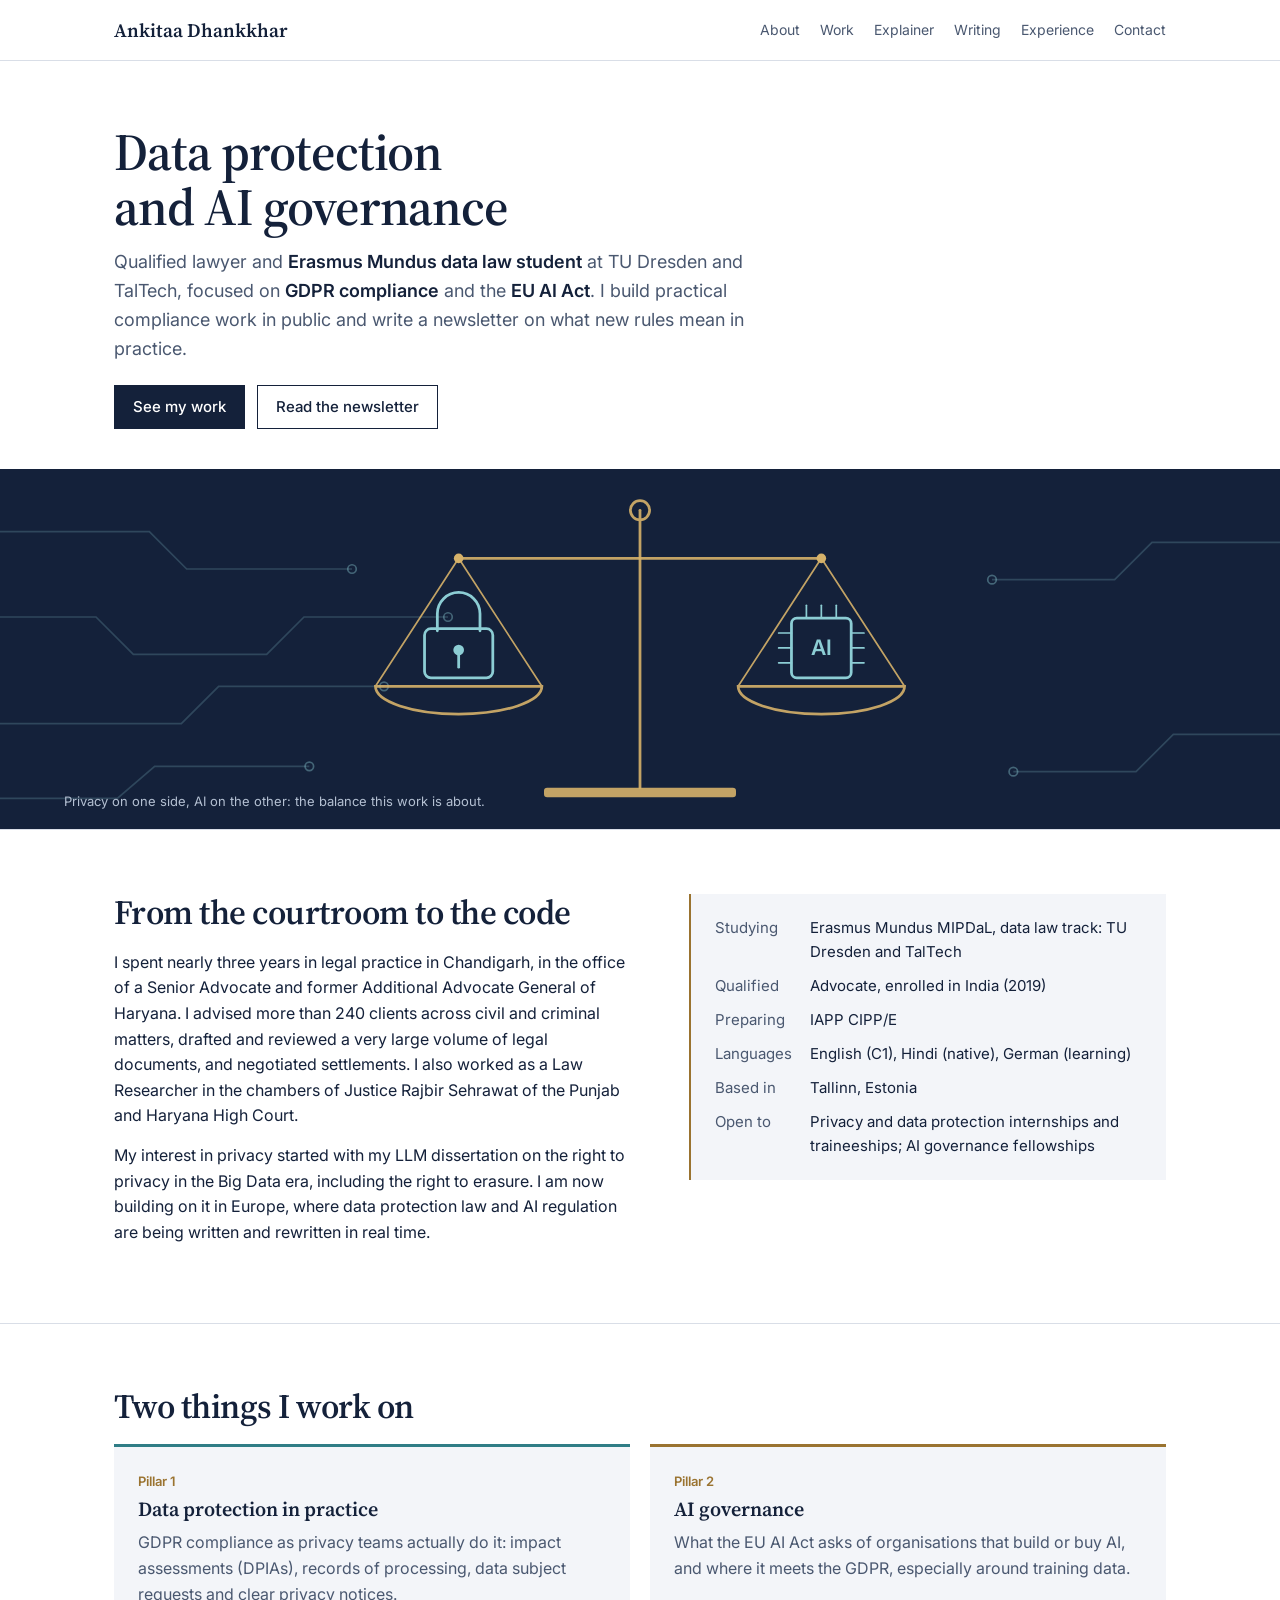
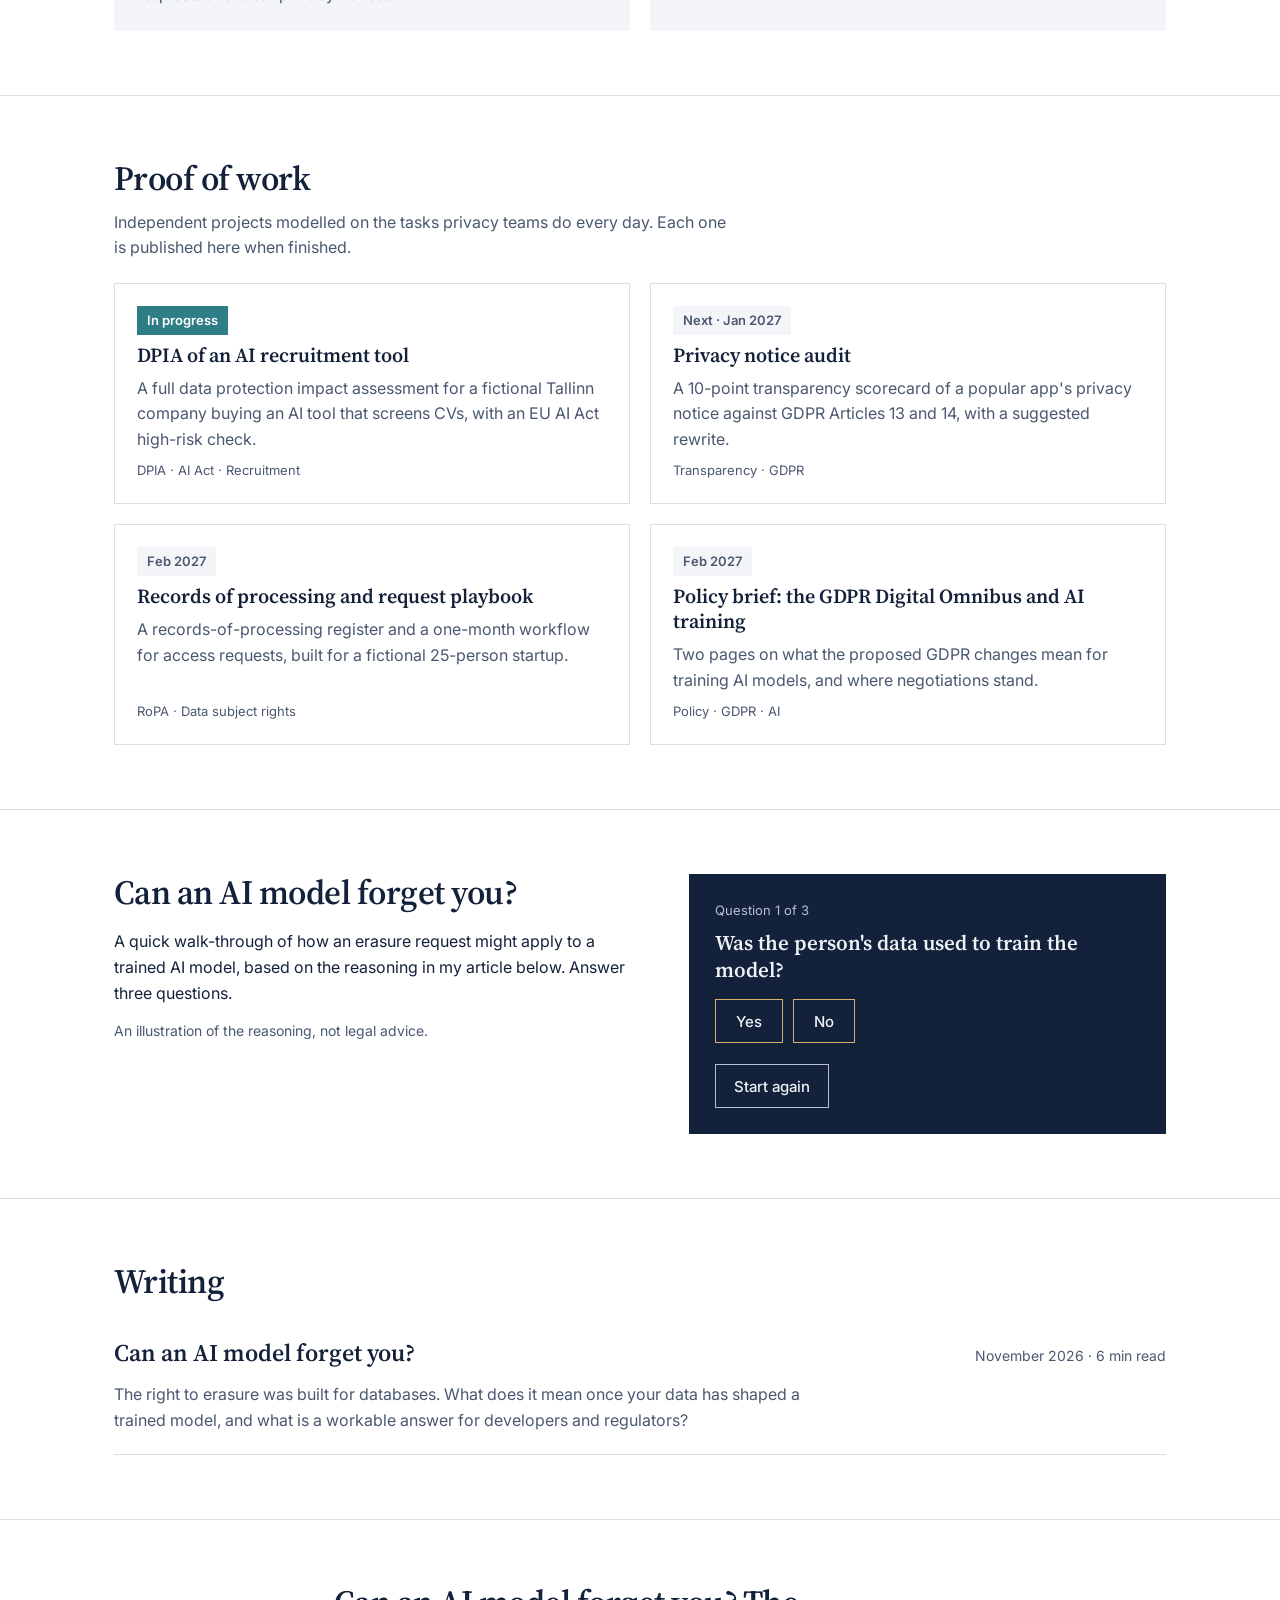
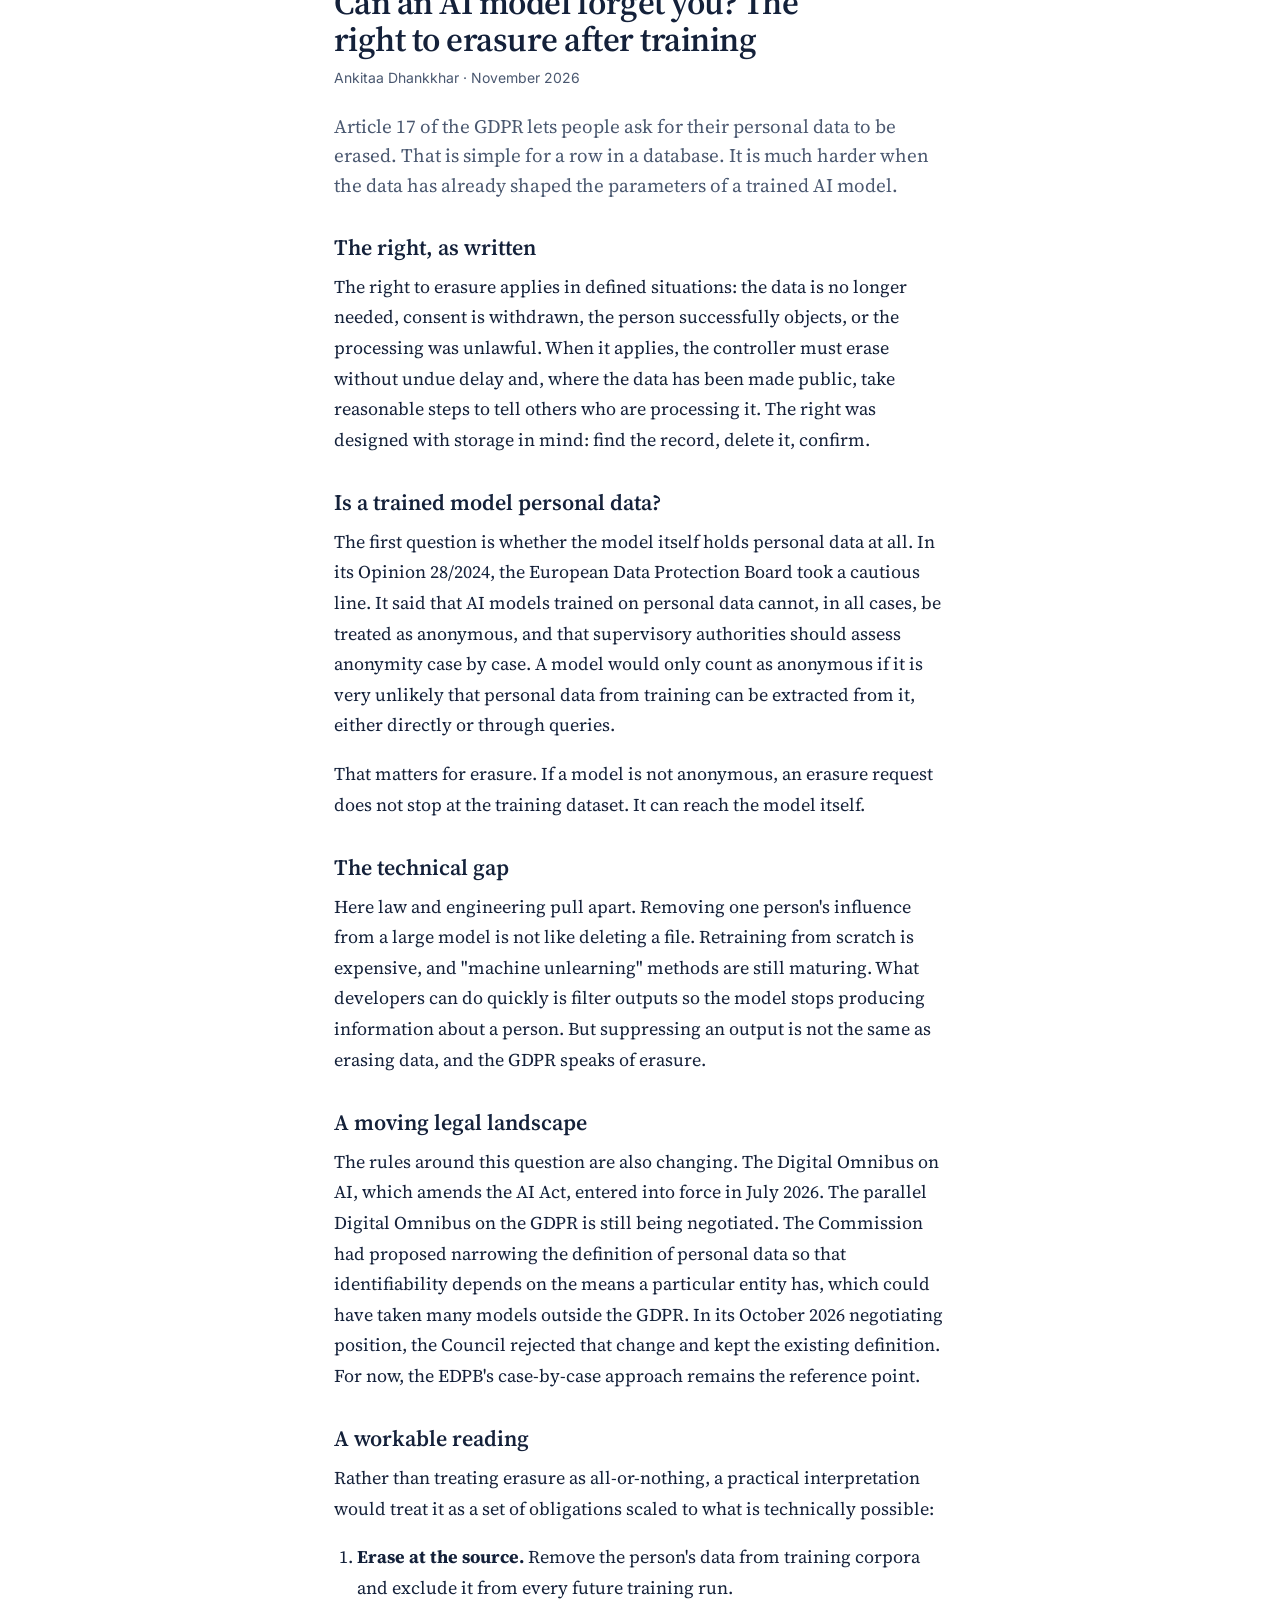
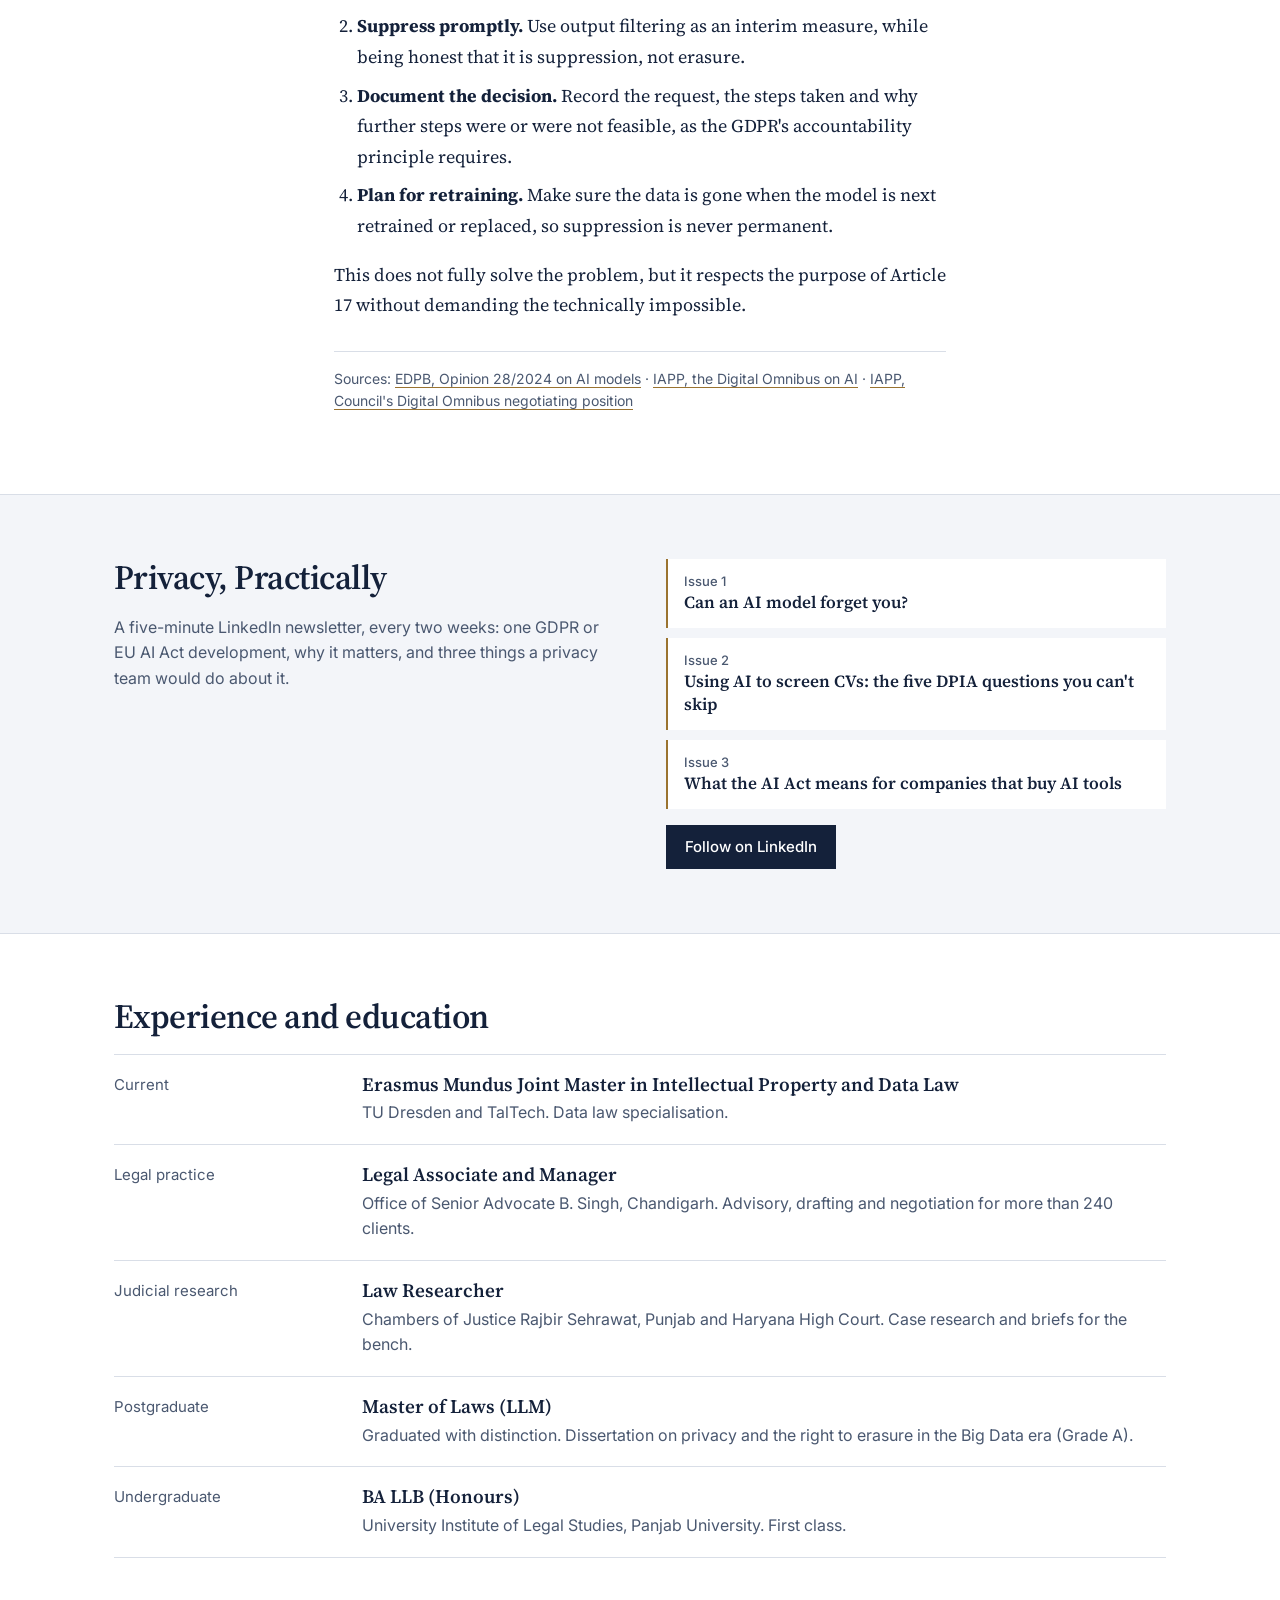
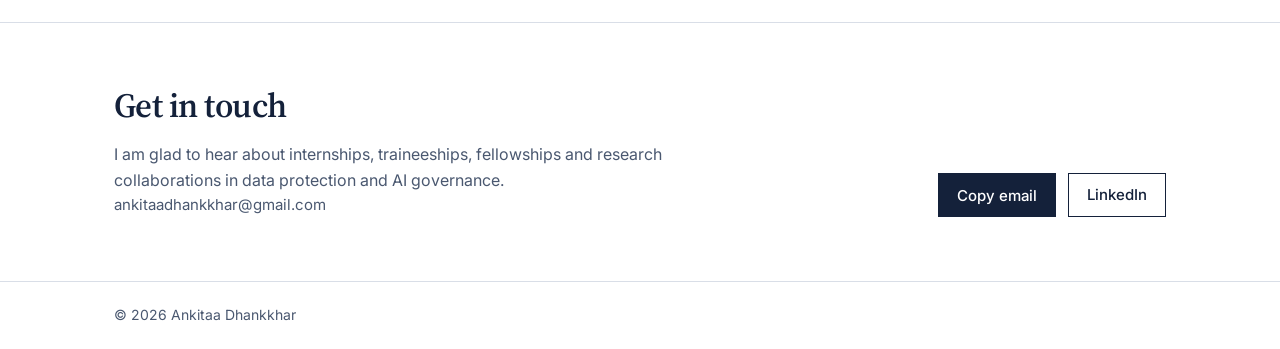
==== index.html @ 8b18429f "Add personal website" ====
<!DOCTYPE html>
<html lang="en">
<head>
<meta charset="utf-8">
<meta name="viewport" content="width=device-width, initial-scale=1">
<title>Ankitaa Dhankkhar</title>
<link rel="preconnect" href="https://fonts.googleapis.com">
<link rel="preconnect" href="https://fonts.gstatic.com" crossorigin>
<link href="https://fonts.googleapis.com/css2?family=Source+Serif+4:opsz,wght@8..60,400;8..60,600;8..60,700&family=Inter:wght@400;500;600&display=swap" rel="stylesheet">
<style>
/* VOICE  quiet, formal, a young lawyer's own journal
   IDEA   a law-review issue: masthead, contents, one lead article, author note
   PICTURE the scales of justice weighing a padlock (privacy) against an AI chip, over circuit traces
   COLOUR white / deep navy ink, slate support, a thin brass accent; night = navy ground, ivory ink
   TYPE   Source Serif 4 for headings and article body, Inter for UI
   LAYOUT masthead + nav; title across the top with the picture beneath; sections as ruled bands; phone stacks */
:root{color-scheme:light dark;--bg:light-dark(#ffffff,#0f1b2d);--ink:light-dark(#14213a,#eef1f5);--soft:light-dark(#4a5870,#b4c0d2);--rule:light-dark(#d9dee7,#2a3a55);--panel:light-dark(#f3f5f9,#15243b);--brass:light-dark(#9a7330,#d6b26a);--teal:light-dark(#2f7d86,#8ccdd4);--hero:light-dark(#14213a,#0b1524)}
:root[data-theme=light]{color-scheme:light}
:root[data-theme=dark]{color-scheme:dark}
*{box-sizing:border-box;min-width:0}
html{scroll-padding-top:72px;scroll-behavior:smooth}
@media (prefers-reduced-motion:reduce){html{scroll-behavior:auto}}
body{margin:0;background:var(--bg);color:var(--ink);font:16px/1.6 Inter,system-ui,sans-serif;overflow-x:clip}
a{color:inherit;text-decoration-color:var(--brass);text-underline-offset:3px}
a:hover{color:var(--brass)}
a:focus-visible,button:focus-visible{outline:2px solid var(--brass);outline-offset:3px;border-radius:2px}
.wrap{max-width:1180px;margin:0 auto;padding-inline:max(5vw,16px)}
.band{padding-block:clamp(36px,5vw,72px);border-top:1px solid var(--rule)}
header.top{position:sticky;top:0;z-index:5;background:var(--bg);border-bottom:1px solid var(--rule)}
.mast{display:flex;flex-wrap:wrap;align-items:center;justify-content:space-between;gap:8px 24px;min-height:60px}
.mast .name{font:600 19px/1.2 "Source Serif 4",Georgia,serif;text-decoration:none}
nav{display:flex;flex-wrap:wrap;gap:4px 20px;font-size:14px}
nav a{text-decoration:none;padding:10px 0;color:var(--soft)}
nav a:hover{color:var(--ink)}
.lead{padding-top:clamp(32px,5vw,64px)}
h1{font:600 clamp(34px,5vw,52px)/1.05 "Source Serif 4",Georgia,serif;letter-spacing:-.02em;margin:0 0 14px;max-width:18ch;text-wrap:balance}
.intro{font-size:18px;color:var(--soft);max-width:62ch;margin:0}
.intro strong{color:var(--ink);font-weight:600}
.hero{margin-top:clamp(24px,4vw,40px);background:var(--hero);color:#eef1f5;position:relative;min-height:300px}
.hero svg{display:block;width:100%;height:clamp(240px,30vw,360px)}
.hero .cap{position:absolute;left:max(5vw,16px);bottom:18px;font-size:13px;color:#b4c0d2}
h2{font:600 clamp(26px,3.2vw,34px)/1.1 "Source Serif 4",Georgia,serif;letter-spacing:-.015em;margin:0 0 18px;text-wrap:balance}
h3{font:600 20px/1.25 "Source Serif 4",Georgia,serif;margin:0 0 8px}
.cols{display:grid;grid-template-columns:repeat(3,minmax(0,1fr));gap:28px}
.cols p{margin:0;color:var(--soft)}
.focus .k{font-size:13px;font-weight:600;color:var(--brass);margin-bottom:6px}
.two{display:grid;grid-template-columns:minmax(0,1.1fr) minmax(0,1fr);gap:clamp(24px,4vw,56px);align-items:start}
.two p{margin:0 0 14px}
.facts{background:var(--panel);padding:22px 24px;border-left:2px solid var(--brass)}
.facts dl{margin:0;display:grid;grid-template-columns:auto minmax(0,1fr);gap:10px 18px;font-size:15px}
.facts dt{color:var(--soft);white-space:nowrap}
.facts dd{margin:0}
.toc{display:grid;grid-template-columns:minmax(0,1fr) auto;gap:6px 24px;align-items:baseline;padding:20px 0;border-bottom:1px solid var(--rule);text-decoration:none}
.toc h3{font-size:24px}
.toc p{grid-column:1/-1;margin:0;color:var(--soft);max-width:70ch}
.toc .meta{font-size:14px;color:var(--soft);white-space:nowrap}
article{max-width:68ch;margin:0 auto;font:18px/1.7 "Source Serif 4",Georgia,serif}
article h2{margin-top:0}
article h3{font-size:22px;margin:34px 0 10px}
article p{margin:0 0 18px}
article .dek{font:19px/1.55 "Source Serif 4",Georgia,serif;color:var(--soft);margin-bottom:26px}
article .by{font:14px/1.4 Inter,system-ui,sans-serif;color:var(--soft);margin:-8px 0 24px}
article ol{padding-left:1.3em}
article li{margin-bottom:8px}
article .src{font:14px/1.6 Inter,system-ui,sans-serif;color:var(--soft);border-top:1px solid var(--rule);padding-top:16px;margin-top:30px}
article .src a{overflow-wrap:anywhere}
.rows{display:grid;gap:0}
.row{display:grid;grid-template-columns:minmax(150px,220px) minmax(0,1fr);gap:8px 28px;padding:18px 0;border-bottom:1px solid var(--rule)}
.row:first-child{border-top:1px solid var(--rule)}
.row .when{color:var(--soft);font-size:15px}
.row h3{font-size:19px;margin:0 0 4px}
.row p{margin:0;color:var(--soft)}
.contact{display:grid;grid-template-columns:minmax(0,1fr) auto;gap:24px;align-items:end}
.contact p{margin:0;color:var(--soft);max-width:56ch}
.btns{display:flex;flex-wrap:wrap;gap:12px}
.btn{display:inline-flex;align-items:center;min-height:44px;padding:0 18px;border:1px solid var(--ink);font-weight:500;font-size:15px;text-decoration:none;background:transparent;color:var(--ink);cursor:pointer;font-family:inherit}
.btn.solid{background:var(--ink);color:var(--bg)}
.btn.solid:hover{background:var(--brass);border-color:var(--brass);color:#fff}
.addr{font-size:15px;color:var(--soft);margin-top:10px}
.cta{display:flex;flex-wrap:wrap;gap:12px;margin-top:22px}
.sub{color:var(--soft);margin:-6px 0 22px;max-width:62ch}
.pillars{display:grid;grid-template-columns:repeat(2,minmax(0,1fr));gap:20px}
.pillar{padding:24px;background:var(--panel);border-top:3px solid var(--teal)}
.pillar:nth-child(2){border-top-color:var(--brass)}
.pillar p{margin:0;color:var(--soft)}
.k{font-size:13px;font-weight:600;color:var(--brass);margin-bottom:6px}
.projects{display:grid;grid-template-columns:repeat(2,minmax(0,1fr));gap:20px}
.proj{border:1px solid var(--rule);padding:22px;display:flex;flex-direction:column;gap:8px;transition:border-color .2s,transform .2s}
.proj:hover{border-color:var(--brass);transform:translateY(-2px)}
.proj h3{margin:0}
.proj p{margin:0;color:var(--soft);flex:1}
.st{align-self:flex-start;font-size:13px;font-weight:600;padding:4px 10px;background:var(--panel);color:var(--soft)}
.st.now{background:var(--teal);color:#fff}
.tags{font-size:13px;color:var(--soft)}
.note{font-size:14px;color:var(--soft)}
.quiz{background:var(--hero);color:#eef1f5;padding:26px;min-height:260px;display:flex;flex-direction:column;justify-content:space-between;gap:18px}
.quiz .q{font:600 21px/1.3 "Source Serif 4",Georgia,serif;margin:0 0 16px}
.quiz .step{font-size:13px;color:#b4c0d2;margin-bottom:8px}
.quiz .opts{display:flex;flex-wrap:wrap;gap:10px}
.quiz .opt{min-height:44px;padding:0 20px;border:1px solid #d6b26a;background:transparent;color:#eef1f5;font:500 15px Inter,system-ui,sans-serif;cursor:pointer}
.quiz .opt:hover{background:#d6b26a;color:#0f1b2d}
.quiz .res h3{color:#d6b26a;font-size:21px}
.quiz .res p{margin:0;color:#dfe5ee}
.quiz .qnav .btn{border-color:#b4c0d2;color:#eef1f5}
.news{background:var(--panel)}
.newsgrid{display:grid;grid-template-columns:minmax(0,1fr) minmax(0,1fr);gap:clamp(24px,4vw,56px);align-items:start}
.newsgrid p{color:var(--soft);margin:0}
.issues{display:grid;gap:10px}
.iss{background:var(--bg);padding:14px 16px;border-left:2px solid var(--brass);font:600 17px/1.35 "Source Serif 4",Georgia,serif}
.iss span{display:block;font:500 13px Inter,system-ui,sans-serif;color:var(--soft);margin-bottom:2px}
.issues .btn{justify-self:start;margin-top:6px}
#beam{transform-origin:600px 85px;animation:tip 6s ease-in-out infinite}
@keyframes tip{0%,100%{transform:rotate(-2.5deg)}50%{transform:rotate(2.5deg)}}
@media (prefers-reduced-motion:reduce){#beam{animation:none}.proj{transition:none}}
footer{border-top:1px solid var(--rule);padding-block:22px;font-size:14px;color:var(--soft)}
@media (max-width:900px){.cols,.two,.pillars,.newsgrid{grid-template-columns:minmax(0,1fr)}}
@media (max-width:700px){.projects{grid-template-columns:minmax(0,1fr)}}
@media (max-width:600px){.row{grid-template-columns:minmax(0,1fr)}.contact{grid-template-columns:minmax(0,1fr)}nav{gap:0 14px}.hero .cap{display:none}article{font-size:17px}}
</style>
</head>
<body>
<header class="top">
  <div class="wrap mast">
    <a class="name" href="#top">Ankitaa Dhankkhar</a>
    <nav aria-label="Sections">
      <a href="#about">About</a>
      <a href="#work">Work</a>
      <a href="#explainer">Explainer</a>
      <a href="#writing">Writing</a>
      <a href="#experience">Experience</a>
      <a href="#contact">Contact</a>
    </nav>
  </div>
</header>

<main id="top">
  <section class="wrap lead">
    <h1>Data protection and AI governance</h1>
    <p class="intro">Qualified lawyer and <strong>Erasmus Mundus data law student</strong> at TU Dresden and TalTech, focused on <strong>GDPR compliance</strong> and the <strong>EU AI Act</strong>. I build practical compliance work in public and write a newsletter on what new rules mean in practice.</p>
    <div class="cta"><a class="btn solid" href="#work">See my work</a><a class="btn" href="#newsletter">Read the newsletter</a></div>
  </section>

  <div class="hero" role="img" aria-label="Scales of justice balancing a padlock against an AI chip, over circuit lines">
    <svg id="scene" viewBox="0 0 1200 340" preserveAspectRatio="xMidYMid slice" aria-hidden="true"></svg>
    <div class="cap">Privacy on one side, AI on the other: the balance this work is about.</div>
  </div>

  <section class="band" id="about">
    <div class="wrap two">
      <div>
        <h2>From the courtroom to the code</h2>
        <p>I spent nearly three years in legal practice in Chandigarh, in the office of a Senior Advocate and former Additional Advocate General of Haryana. I advised more than 240 clients across civil and criminal matters, drafted and reviewed a very large volume of legal documents, and negotiated settlements. I also worked as a Law Researcher in the chambers of Justice Rajbir Sehrawat of the Punjab and Haryana High Court.</p>
        <p>My interest in privacy started with my LLM dissertation on the right to privacy in the Big Data era, including the right to erasure. I am now building on it in Europe, where data protection law and AI regulation are being written and rewritten in real time.</p>
      </div>
      <aside class="facts" aria-label="At a glance">
        <dl>
          <dt>Studying</dt><dd>Erasmus Mundus MIPDaL, data law track: TU Dresden and TalTech</dd>
          <dt>Qualified</dt><dd>Advocate, enrolled in India (2019)</dd>
          <dt>Preparing</dt><dd>IAPP CIPP/E</dd>
          <dt>Languages</dt><dd>English (C1), Hindi (native), German (learning)</dd>
          <dt>Based in</dt><dd>Tallinn, Estonia</dd>
          <dt>Open to</dt><dd>Privacy and data protection internships and traineeships; AI governance fellowships</dd>
        </dl>
      </aside>
    </div>
  </section>

  <section class="band" id="focus">
    <div class="wrap">
      <h2>Two things I work on</h2>
      <div class="pillars">
        <div class="pillar"><div class="k">Pillar 1</div><h3>Data protection in practice</h3><p>GDPR compliance as privacy teams actually do it: impact assessments (DPIAs), records of processing, data subject requests and clear privacy notices.</p></div>
        <div class="pillar"><div class="k">Pillar 2</div><h3>AI governance</h3><p>What the EU AI Act asks of organisations that build or buy AI, and where it meets the GDPR, especially around training data.</p></div>
      </div>
    </div>
  </section>

  <section class="band" id="work">
    <div class="wrap">
      <h2>Proof of work</h2>
      <p class="sub">Independent projects modelled on the tasks privacy teams do every day. Each one is published here when finished.</p>
      <div class="projects">
        <div class="proj"><span class="st now">In progress</span><h3>DPIA of an AI recruitment tool</h3><p>A full data protection impact assessment for a fictional Tallinn company buying an AI tool that screens CVs, with an EU AI Act high-risk check.</p><div class="tags">DPIA · AI Act · Recruitment</div></div>
        <div class="proj"><span class="st">Next · Jan 2027</span><h3>Privacy notice audit</h3><p>A 10-point transparency scorecard of a popular app's privacy notice against GDPR Articles 13 and 14, with a suggested rewrite.</p><div class="tags">Transparency · GDPR</div></div>
        <div class="proj"><span class="st">Feb 2027</span><h3>Records of processing and request playbook</h3><p>A records-of-processing register and a one-month workflow for access requests, built for a fictional 25-person startup.</p><div class="tags">RoPA · Data subject rights</div></div>
        <div class="proj"><span class="st">Feb 2027</span><h3>Policy brief: the GDPR Digital Omnibus and AI training</h3><p>Two pages on what the proposed GDPR changes mean for training AI models, and where negotiations stand.</p><div class="tags">Policy · GDPR · AI</div></div>
      </div>
    </div>
  </section>

  <section class="band" id="explainer">
    <div class="wrap two">
      <div>
        <h2>Can an AI model forget you?</h2>
        <p>A quick walk-through of how an erasure request might apply to a trained AI model, based on the reasoning in my article below. Answer three questions.</p>
        <p class="note">An illustration of the reasoning, not legal advice.</p>
      </div>
      <div class="quiz" aria-live="polite">
        <div id="qbox"></div>
        <div class="qnav"><button class="btn" id="qreset" type="button">Start again</button></div>
      </div>
    </div>
  </section>

  <section class="band" id="writing">
    <div class="wrap">
      <h2>Writing</h2>
      <a class="toc" href="#erasure">
        <h3>Can an AI model forget you?</h3>
        <span class="meta">November 2026 · 6 min read</span>
        <p>The right to erasure was built for databases. What does it mean once your data has shaped a trained model, and what is a workable answer for developers and regulators?</p>
      </a>
    </div>
  </section>

  <section class="band" id="erasure">
    <article>
      <h2>Can an AI model forget you? The right to erasure after training</h2>
      <p class="by">Ankitaa Dhankkhar · November 2026</p>
      <p class="dek">Article 17 of the GDPR lets people ask for their personal data to be erased. That is simple for a row in a database. It is much harder when the data has already shaped the parameters of a trained AI model.</p>

      <h3>The right, as written</h3>
      <p>The right to erasure applies in defined situations: the data is no longer needed, consent is withdrawn, the person successfully objects, or the processing was unlawful. When it applies, the controller must erase without undue delay and, where the data has been made public, take reasonable steps to tell others who are processing it. The right was designed with storage in mind: find the record, delete it, confirm.</p>

      <h3>Is a trained model personal data?</h3>
      <p>The first question is whether the model itself holds personal data at all. In its Opinion 28/2024, the European Data Protection Board took a cautious line. It said that AI models trained on personal data cannot, in all cases, be treated as anonymous, and that supervisory authorities should assess anonymity case by case. A model would only count as anonymous if it is very unlikely that personal data from training can be extracted from it, either directly or through queries.</p>
      <p>That matters for erasure. If a model is not anonymous, an erasure request does not stop at the training dataset. It can reach the model itself.</p>

      <h3>The technical gap</h3>
      <p>Here law and engineering pull apart. Removing one person's influence from a large model is not like deleting a file. Retraining from scratch is expensive, and "machine unlearning" methods are still maturing. What developers can do quickly is filter outputs so the model stops producing information about a person. But suppressing an output is not the same as erasing data, and the GDPR speaks of erasure.</p>

      <h3>A moving legal landscape</h3>
      <p>The rules around this question are also changing. The Digital Omnibus on AI, which amends the AI Act, entered into force in July 2026. The parallel Digital Omnibus on the GDPR is still being negotiated. The Commission had proposed narrowing the definition of personal data so that identifiability depends on the means a particular entity has, which could have taken many models outside the GDPR. In its October 2026 negotiating position, the Council rejected that change and kept the existing definition. For now, the EDPB's case-by-case approach remains the reference point.</p>

      <h3>A workable reading</h3>
      <p>Rather than treating erasure as all-or-nothing, a practical interpretation would treat it as a set of obligations scaled to what is technically possible:</p>
      <ol>
        <li><strong>Erase at the source.</strong> Remove the person's data from training corpora and exclude it from every future training run.</li>
        <li><strong>Suppress promptly.</strong> Use output filtering as an interim measure, while being honest that it is suppression, not erasure.</li>
        <li><strong>Document the decision.</strong> Record the request, the steps taken and why further steps were or were not feasible, as the GDPR's accountability principle requires.</li>
        <li><strong>Plan for retraining.</strong> Make sure the data is gone when the model is next retrained or replaced, so suppression is never permanent.</li>
      </ol>
      <p>This does not fully solve the problem, but it respects the purpose of Article 17 without demanding the technically impossible.</p>

      <p class="src">Sources: <a href="https://www.edpb.europa.eu/news/edpb-opinion-on-ai-models-gdpr-principles-support-responsible-ai_en">EDPB, Opinion 28/2024 on AI models</a> · <a href="https://iapp.org/news/a/rewriting-the-rules-of-ai-targeted-eu-ai-act-amendments-in-the-digital-omnibus-on-ai">IAPP, the Digital Omnibus on AI</a> · <a href="https://iapp.org/news/a/eu-member-states-finalize-digital-omnibus-negotiating-stance">IAPP, Council's Digital Omnibus negotiating position</a></p>
    </article>
  </section>

  <section class="band news" id="newsletter">
    <div class="wrap newsgrid">
      <div>
        <h2>Privacy, Practically</h2>
        <p>A five-minute LinkedIn newsletter, every two weeks: one GDPR or EU AI Act development, why it matters, and three things a privacy team would do about it.</p>
      </div>
      <div class="issues">
        <div class="iss"><span>Issue 1</span>Can an AI model forget you?</div>
        <div class="iss"><span>Issue 2</span>Using AI to screen CVs: the five DPIA questions you can't skip</div>
        <div class="iss"><span>Issue 3</span>What the AI Act means for companies that buy AI tools</div>
        <a class="btn solid" href="https://www.linkedin.com/in/ankitaa-dhankkhar">Follow on LinkedIn</a>
      </div>
    </div>
  </section>

  <section class="band" id="experience">
    <div class="wrap">
      <h2>Experience and education</h2>
      <div class="rows">
        <div class="row"><div class="when">Current</div><div><h3>Erasmus Mundus Joint Master in Intellectual Property and Data Law</h3><p>TU Dresden and TalTech. Data law specialisation.</p></div></div>
        <div class="row"><div class="when">Legal practice</div><div><h3>Legal Associate and Manager</h3><p>Office of Senior Advocate B. Singh, Chandigarh. Advisory, drafting and negotiation for more than 240 clients.</p></div></div>
        <div class="row"><div class="when">Judicial research</div><div><h3>Law Researcher</h3><p>Chambers of Justice Rajbir Sehrawat, Punjab and Haryana High Court. Case research and briefs for the bench.</p></div></div>
        <div class="row"><div class="when">Postgraduate</div><div><h3>Master of Laws (LLM)</h3><p>Graduated with distinction. Dissertation on privacy and the right to erasure in the Big Data era (Grade A).</p></div></div>
        <div class="row"><div class="when">Undergraduate</div><div><h3>BA LLB (Honours)</h3><p>University Institute of Legal Studies, Panjab University. First class.</p></div></div>
      </div>
    </div>
  </section>

  <section class="band" id="contact">
    <div class="wrap contact">
      <div>
        <h2>Get in touch</h2>
        <p>I am glad to hear about internships, traineeships, fellowships and research collaborations in data protection and AI governance.</p>
        <p class="addr">ankitaadhankkhar@gmail.com</p>
      </div>
      <div class="btns">
        <button class="btn solid" id="copy" type="button">Copy email</button>
        <a class="btn" href="https://www.linkedin.com/in/ankitaa-dhankkhar">LinkedIn</a>
      </div>
    </div>
  </section>
</main>

<footer><div class="wrap">© 2026 Ankitaa Dhankkhar</div></footer>

<script>
{
  const s = document.getElementById('scene');
  const gold = '#d6b26a', teal = '#8ccdd4';
  const traces = [
    [[0,60],[140,60],[175,95],[330,95]], [[0,140],[90,140],[125,175],[250,175],[285,140],[420,140]],
    [[0,240],[170,240],[205,205],[360,205]], [[0,310],[110,310],[145,280],[290,280]],
    [[1200,70],[1080,70],[1045,105],[930,105]], [[1200,250],[1100,250],[1065,285],[950,285]]
  ];
  let h = '';
  for (const t of traces) {
    h += `<polyline points="${t.map(p => p.join(',')).join(' ')}" fill="none" stroke="${teal}" stroke-opacity=".22" stroke-width="1.6"/>`;
    const e = t[t.length - 1];
    h += `<circle cx="${e[0]}" cy="${e[1]}" r="4" fill="none" stroke="${teal}" stroke-opacity=".4" stroke-width="1.6"/>`;
  }
  const cx = 600, top = 40, base = 300, bl = cx - 170, br = cx + 170, by = 85, py = 205, pw = 78;
  h += `<g stroke="${gold}" stroke-width="2.6" fill="none" stroke-linecap="round" opacity=".9">
    <line x1="${cx}" y1="${top}" x2="${cx}" y2="${base}"/>
    <circle cx="${cx}" cy="${top}" r="9"/>
  </g>
  <rect x="${cx - 90}" y="${base}" width="180" height="9" rx="3" fill="${gold}" opacity=".9"/>
  <g id="beam">
  <g stroke="${gold}" stroke-width="2.6" fill="none" stroke-linecap="round" opacity=".9">
    <line x1="${bl}" y1="${by}" x2="${br}" y2="${by}"/>
    ${[bl, br].map(p => `<line x1="${p}" y1="${by}" x2="${p - pw}" y2="${py}" stroke-width="1.6"/><line x1="${p}" y1="${by}" x2="${p + pw}" y2="${py}" stroke-width="1.6"/><path d="M${p - pw} ${py} A${pw} 26 0 0 0 ${p + pw} ${py} Z"/>`).join('')}
  </g>
  ${[bl, br].map(p => `<circle cx="${p}" cy="${by}" r="4.5" fill="${gold}"/>`).join('')}
  <g stroke="${teal}" stroke-width="2.6" fill="none" stroke-linecap="round">
    <path d="M${bl - 20} ${py - 52} v-16 a20 20 0 0 1 40 0 v16"/>
    <rect x="${bl - 32}" y="${py - 54}" width="64" height="46" rx="6"/>
    <line x1="${bl}" y1="${py - 30}" x2="${bl}" y2="${py - 18}"/>
    <rect x="${br - 28}" y="${py - 64}" width="56" height="56" rx="5"/>
    ${[-14, 0, 14].map(o => `<line x1="${br + o}" y1="${py - 76}" x2="${br + o}" y2="${py - 64}" stroke-width="1.6"/><line x1="${br - 40}" y1="${py - 36 + o}" x2="${br - 28}" y2="${py - 36 + o}" stroke-width="1.6"/><line x1="${br + 28}" y1="${py - 36 + o}" x2="${br + 40}" y2="${py - 36 + o}" stroke-width="1.6"/>`).join('')}
  </g>
  <circle cx="${bl}" cy="${py - 34}" r="5" fill="${teal}"/>
  <text x="${br}" y="${py - 29}" text-anchor="middle" font-family="Inter,system-ui,sans-serif" font-weight="600" font-size="20" fill="${teal}">AI</text>
  </g>`;
  s.innerHTML = h;


  const qs = [
    { q: 'Was the person\'s data used to train the model?', yes: 1, no: 'r0' },
    { q: 'Could their personal data be extracted from the model, directly or by prompting it?', yes: 2, no: 'r1' },
    { q: 'Can the developer retrain or replace the model within a reasonable time?', yes: 'r2', no: 'r3' }
  ];
  const rs = {
    r0: ['Erasure stops at the data you hold', 'The model was not trained on this person\'s data, so the request covers the data the organisation stores, not the model.'],
    r1: ['The model may count as anonymous', 'If extraction is very unlikely, regulators may treat the model as anonymous (the EDPB assesses this case by case). Erase the training data and document why the model itself is out of scope.'],
    r2: ['Erase at the source and retrain', 'Remove the data from training sets, suppress outputs in the meantime, and make sure the next model version is trained without it. Record every step.'],
    r3: ['Suppress now, document, plan for later', 'Filter outputs promptly and be clear that this is suppression, not erasure. Record why retraining is not yet feasible and commit to removing the data in the next training cycle.']
  };
  const box = document.getElementById('qbox');
  const esc = t => t.replace(/[&<>"']/g, c => ({'&':'&amp;','<':'&lt;','>':'&gt;','"':'&quot;',"'":'&#39;'}[c]));
  const show = k => {
    if (typeof k === 'number') {
      const it = qs[k];
      box.innerHTML = `<div class="step">Question ${k + 1} of 3</div><p class="q">${esc(it.q)}</p><div class="opts"><button class="opt" type="button" data-n="${it.yes}">Yes</button><button class="opt" type="button" data-n="${it.no}">No</button></div>`;
    } else {
      const [t, p] = rs[k];
      box.innerHTML = `<div class="res"><div class="step">Outcome</div><h3>${esc(t)}</h3><p>${esc(p)}</p></div>`;
    }
  };
  box.addEventListener('click', e => {
    const b = e.target.closest('.opt'); if (!b) return;
    const n = b.dataset.n; show(/^\d+$/.test(n) ? Number(n) : n);
  });
  document.getElementById('qreset').addEventListener('click', () => show(0));
  show(0);

  const btn = document.getElementById('copy');
  btn.addEventListener('click', async () => {
    try { await navigator.clipboard.writeText('ankitaadhankkhar@gmail.com'); btn.textContent = 'Copied'; }
    catch (e) { btn.textContent = 'Copy failed: see address'; }
    setTimeout(() => { btn.textContent = 'Copy email'; }, 2200);
  });
}
</script>
</body>
</html>
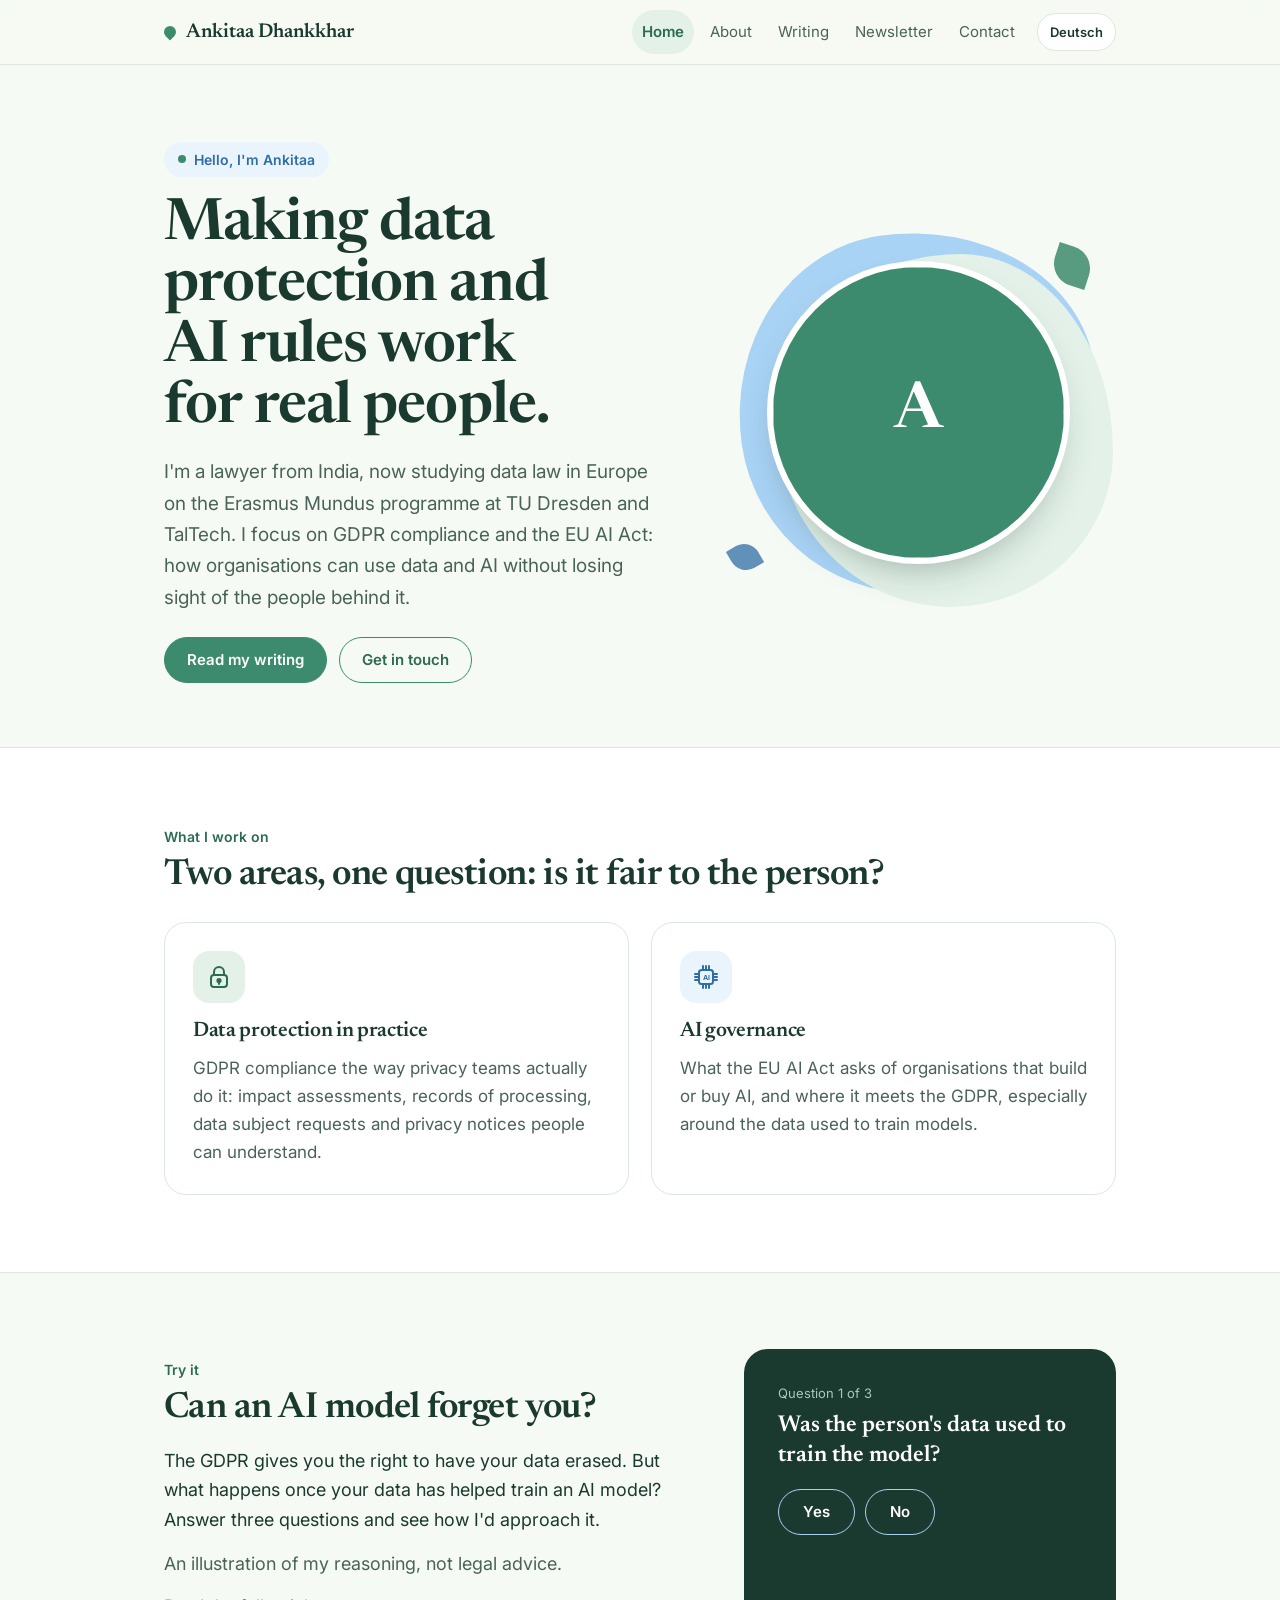
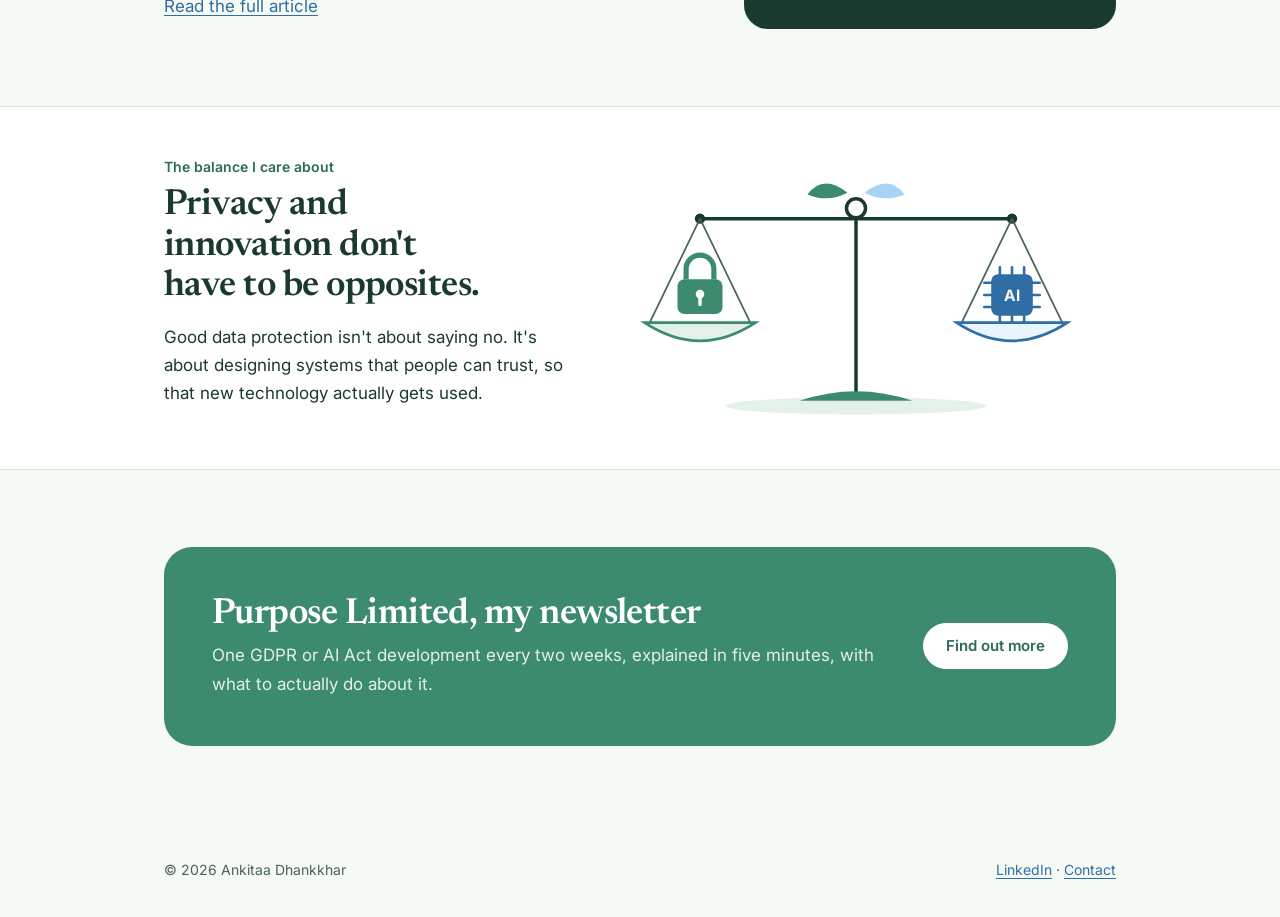
==== commit 22de2c3d: "New multi-page website (Garden theme, English/German)" ====
--- a/index.html
+++ b/index.html
@@ -3,370 +3,121 @@
 <head>
 <meta charset="utf-8">
 <meta name="viewport" content="width=device-width, initial-scale=1">
-<title>Ankitaa Dhankkhar</title>
+<title>Ankitaa Dhankkhar | Data protection and AI governance</title>
+<meta name="description" content="Lawyer and Erasmus Mundus data law student focused on GDPR compliance and the EU AI Act.">
+<meta property="og:title" content="Ankitaa Dhankkhar | Data protection and AI governance">
+<meta property="og:description" content="Lawyer and Erasmus Mundus data law student focused on GDPR compliance and the EU AI Act.">
+<link rel="icon" href="data:image/svg+xml,%3Csvg xmlns='http://www.w3.org/2000/svg' viewBox='0 0 32 32'%3E%3Cpath d='M16 3C9 3 4 9 4 16s5 13 12 13c0-8 4-14 12-17C25 6 21 3 16 3z' fill='%233D8B6E'/%3E%3C/svg%3E">
 <link rel="preconnect" href="https://fonts.googleapis.com">
 <link rel="preconnect" href="https://fonts.gstatic.com" crossorigin>
-<link href="https://fonts.googleapis.com/css2?family=Source+Serif+4:opsz,wght@8..60,400;8..60,600;8..60,700&family=Inter:wght@400;500;600&display=swap" rel="stylesheet">
-<style>
-/* VOICE  quiet, formal, a young lawyer's own journal
-   IDEA   a law-review issue: masthead, contents, one lead article, author note
-   PICTURE the scales of justice weighing a padlock (privacy) against an AI chip, over circuit traces
-   COLOUR white / deep navy ink, slate support, a thin brass accent; night = navy ground, ivory ink
-   TYPE   Source Serif 4 for headings and article body, Inter for UI
-   LAYOUT masthead + nav; title across the top with the picture beneath; sections as ruled bands; phone stacks */
-:root{color-scheme:light dark;--bg:light-dark(#ffffff,#0f1b2d);--ink:light-dark(#14213a,#eef1f5);--soft:light-dark(#4a5870,#b4c0d2);--rule:light-dark(#d9dee7,#2a3a55);--panel:light-dark(#f3f5f9,#15243b);--brass:light-dark(#9a7330,#d6b26a);--teal:light-dark(#2f7d86,#8ccdd4);--hero:light-dark(#14213a,#0b1524)}
-:root[data-theme=light]{color-scheme:light}
-:root[data-theme=dark]{color-scheme:dark}
-*{box-sizing:border-box;min-width:0}
-html{scroll-padding-top:72px;scroll-behavior:smooth}
-@media (prefers-reduced-motion:reduce){html{scroll-behavior:auto}}
-body{margin:0;background:var(--bg);color:var(--ink);font:16px/1.6 Inter,system-ui,sans-serif;overflow-x:clip}
-a{color:inherit;text-decoration-color:var(--brass);text-underline-offset:3px}
-a:hover{color:var(--brass)}
-a:focus-visible,button:focus-visible{outline:2px solid var(--brass);outline-offset:3px;border-radius:2px}
-.wrap{max-width:1180px;margin:0 auto;padding-inline:max(5vw,16px)}
-.band{padding-block:clamp(36px,5vw,72px);border-top:1px solid var(--rule)}
-header.top{position:sticky;top:0;z-index:5;background:var(--bg);border-bottom:1px solid var(--rule)}
-.mast{display:flex;flex-wrap:wrap;align-items:center;justify-content:space-between;gap:8px 24px;min-height:60px}
-.mast .name{font:600 19px/1.2 "Source Serif 4",Georgia,serif;text-decoration:none}
-nav{display:flex;flex-wrap:wrap;gap:4px 20px;font-size:14px}
-nav a{text-decoration:none;padding:10px 0;color:var(--soft)}
-nav a:hover{color:var(--ink)}
-.lead{padding-top:clamp(32px,5vw,64px)}
-h1{font:600 clamp(34px,5vw,52px)/1.05 "Source Serif 4",Georgia,serif;letter-spacing:-.02em;margin:0 0 14px;max-width:18ch;text-wrap:balance}
-.intro{font-size:18px;color:var(--soft);max-width:62ch;margin:0}
-.intro strong{color:var(--ink);font-weight:600}
-.hero{margin-top:clamp(24px,4vw,40px);background:var(--hero);color:#eef1f5;position:relative;min-height:300px}
-.hero svg{display:block;width:100%;height:clamp(240px,30vw,360px)}
-.hero .cap{position:absolute;left:max(5vw,16px);bottom:18px;font-size:13px;color:#b4c0d2}
-h2{font:600 clamp(26px,3.2vw,34px)/1.1 "Source Serif 4",Georgia,serif;letter-spacing:-.015em;margin:0 0 18px;text-wrap:balance}
-h3{font:600 20px/1.25 "Source Serif 4",Georgia,serif;margin:0 0 8px}
-.cols{display:grid;grid-template-columns:repeat(3,minmax(0,1fr));gap:28px}
-.cols p{margin:0;color:var(--soft)}
-.focus .k{font-size:13px;font-weight:600;color:var(--brass);margin-bottom:6px}
-.two{display:grid;grid-template-columns:minmax(0,1.1fr) minmax(0,1fr);gap:clamp(24px,4vw,56px);align-items:start}
-.two p{margin:0 0 14px}
-.facts{background:var(--panel);padding:22px 24px;border-left:2px solid var(--brass)}
-.facts dl{margin:0;display:grid;grid-template-columns:auto minmax(0,1fr);gap:10px 18px;font-size:15px}
-.facts dt{color:var(--soft);white-space:nowrap}
-.facts dd{margin:0}
-.toc{display:grid;grid-template-columns:minmax(0,1fr) auto;gap:6px 24px;align-items:baseline;padding:20px 0;border-bottom:1px solid var(--rule);text-decoration:none}
-.toc h3{font-size:24px}
-.toc p{grid-column:1/-1;margin:0;color:var(--soft);max-width:70ch}
-.toc .meta{font-size:14px;color:var(--soft);white-space:nowrap}
-article{max-width:68ch;margin:0 auto;font:18px/1.7 "Source Serif 4",Georgia,serif}
-article h2{margin-top:0}
-article h3{font-size:22px;margin:34px 0 10px}
-article p{margin:0 0 18px}
-article .dek{font:19px/1.55 "Source Serif 4",Georgia,serif;color:var(--soft);margin-bottom:26px}
-article .by{font:14px/1.4 Inter,system-ui,sans-serif;color:var(--soft);margin:-8px 0 24px}
-article ol{padding-left:1.3em}
-article li{margin-bottom:8px}
-article .src{font:14px/1.6 Inter,system-ui,sans-serif;color:var(--soft);border-top:1px solid var(--rule);padding-top:16px;margin-top:30px}
-article .src a{overflow-wrap:anywhere}
-.rows{display:grid;gap:0}
-.row{display:grid;grid-template-columns:minmax(150px,220px) minmax(0,1fr);gap:8px 28px;padding:18px 0;border-bottom:1px solid var(--rule)}
-.row:first-child{border-top:1px solid var(--rule)}
-.row .when{color:var(--soft);font-size:15px}
-.row h3{font-size:19px;margin:0 0 4px}
-.row p{margin:0;color:var(--soft)}
-.contact{display:grid;grid-template-columns:minmax(0,1fr) auto;gap:24px;align-items:end}
-.contact p{margin:0;color:var(--soft);max-width:56ch}
-.btns{display:flex;flex-wrap:wrap;gap:12px}
-.btn{display:inline-flex;align-items:center;min-height:44px;padding:0 18px;border:1px solid var(--ink);font-weight:500;font-size:15px;text-decoration:none;background:transparent;color:var(--ink);cursor:pointer;font-family:inherit}
-.btn.solid{background:var(--ink);color:var(--bg)}
-.btn.solid:hover{background:var(--brass);border-color:var(--brass);color:#fff}
-.addr{font-size:15px;color:var(--soft);margin-top:10px}
-.cta{display:flex;flex-wrap:wrap;gap:12px;margin-top:22px}
-.sub{color:var(--soft);margin:-6px 0 22px;max-width:62ch}
-.pillars{display:grid;grid-template-columns:repeat(2,minmax(0,1fr));gap:20px}
-.pillar{padding:24px;background:var(--panel);border-top:3px solid var(--teal)}
-.pillar:nth-child(2){border-top-color:var(--brass)}
-.pillar p{margin:0;color:var(--soft)}
-.k{font-size:13px;font-weight:600;color:var(--brass);margin-bottom:6px}
-.projects{display:grid;grid-template-columns:repeat(2,minmax(0,1fr));gap:20px}
-.proj{border:1px solid var(--rule);padding:22px;display:flex;flex-direction:column;gap:8px;transition:border-color .2s,transform .2s}
-.proj:hover{border-color:var(--brass);transform:translateY(-2px)}
-.proj h3{margin:0}
-.proj p{margin:0;color:var(--soft);flex:1}
-.st{align-self:flex-start;font-size:13px;font-weight:600;padding:4px 10px;background:var(--panel);color:var(--soft)}
-.st.now{background:var(--teal);color:#fff}
-.tags{font-size:13px;color:var(--soft)}
-.note{font-size:14px;color:var(--soft)}
-.quiz{background:var(--hero);color:#eef1f5;padding:26px;min-height:260px;display:flex;flex-direction:column;justify-content:space-between;gap:18px}
-.quiz .q{font:600 21px/1.3 "Source Serif 4",Georgia,serif;margin:0 0 16px}
-.quiz .step{font-size:13px;color:#b4c0d2;margin-bottom:8px}
-.quiz .opts{display:flex;flex-wrap:wrap;gap:10px}
-.quiz .opt{min-height:44px;padding:0 20px;border:1px solid #d6b26a;background:transparent;color:#eef1f5;font:500 15px Inter,system-ui,sans-serif;cursor:pointer}
-.quiz .opt:hover{background:#d6b26a;color:#0f1b2d}
-.quiz .res h3{color:#d6b26a;font-size:21px}
-.quiz .res p{margin:0;color:#dfe5ee}
-.quiz .qnav .btn{border-color:#b4c0d2;color:#eef1f5}
-.news{background:var(--panel)}
-.newsgrid{display:grid;grid-template-columns:minmax(0,1fr) minmax(0,1fr);gap:clamp(24px,4vw,56px);align-items:start}
-.newsgrid p{color:var(--soft);margin:0}
-.issues{display:grid;gap:10px}
-.iss{background:var(--bg);padding:14px 16px;border-left:2px solid var(--brass);font:600 17px/1.35 "Source Serif 4",Georgia,serif}
-.iss span{display:block;font:500 13px Inter,system-ui,sans-serif;color:var(--soft);margin-bottom:2px}
-.issues .btn{justify-self:start;margin-top:6px}
-#beam{transform-origin:600px 85px;animation:tip 6s ease-in-out infinite}
-@keyframes tip{0%,100%{transform:rotate(-2.5deg)}50%{transform:rotate(2.5deg)}}
-@media (prefers-reduced-motion:reduce){#beam{animation:none}.proj{transition:none}}
-footer{border-top:1px solid var(--rule);padding-block:22px;font-size:14px;color:var(--soft)}
-@media (max-width:900px){.cols,.two,.pillars,.newsgrid{grid-template-columns:minmax(0,1fr)}}
-@media (max-width:700px){.projects{grid-template-columns:minmax(0,1fr)}}
-@media (max-width:600px){.row{grid-template-columns:minmax(0,1fr)}.contact{grid-template-columns:minmax(0,1fr)}nav{gap:0 14px}.hero .cap{display:none}article{font-size:17px}}
-</style>
+<link href="https://fonts.googleapis.com/css2?family=Newsreader:opsz,wght@6..72,400;6..72,600&family=Inter:wght@400;500;600;700&display=swap" rel="stylesheet">
+<link rel="stylesheet" href="style.css">
 </head>
 <body>
 <header class="top">
-  <div class="wrap mast">
-    <a class="name" href="#top">Ankitaa Dhankkhar</a>
-    <nav aria-label="Sections">
-      <a href="#about">About</a>
-      <a href="#work">Work</a>
-      <a href="#explainer">Explainer</a>
-      <a href="#writing">Writing</a>
-      <a href="#experience">Experience</a>
-      <a href="#contact">Contact</a>
-    </nav>
+  <div class="wrap bar">
+    <a class="brand" href="index.html"><span class="dot" aria-hidden="true"></span>Ankitaa Dhankkhar</a>
+    <nav aria-label="Main"><a href="index.html" data-de="Start">Home</a><a href="about.html" data-de="Über mich">About</a><a href="writing.html" data-de="Artikel">Writing</a><a href="newsletter.html" data-de="Newsletter">Newsletter</a><a href="contact.html" data-de="Kontakt">Contact</a><button class="lang" id="lang" type="button">Deutsch</button></nav>
   </div>
 </header>
+<main>
 
-<main id="top">
-  <section class="wrap lead">
-    <h1>Data protection and AI governance</h1>
-    <p class="intro">Qualified lawyer and <strong>Erasmus Mundus data law student</strong> at TU Dresden and TalTech, focused on <strong>GDPR compliance</strong> and the <strong>EU AI Act</strong>. I build practical compliance work in public and write a newsletter on what new rules mean in practice.</p>
-    <div class="cta"><a class="btn solid" href="#work">See my work</a><a class="btn" href="#newsletter">Read the newsletter</a></div>
-  </section>
-
-  <div class="hero" role="img" aria-label="Scales of justice balancing a padlock against an AI chip, over circuit lines">
-    <svg id="scene" viewBox="0 0 1200 340" preserveAspectRatio="xMidYMid slice" aria-hidden="true"></svg>
-    <div class="cap">Privacy on one side, AI on the other: the balance this work is about.</div>
-  </div>
-
-  <section class="band" id="about">
-    <div class="wrap two">
-      <div>
-        <h2>From the courtroom to the code</h2>
-        <p>I spent nearly three years in legal practice in Chandigarh, in the office of a Senior Advocate and former Additional Advocate General of Haryana. I advised more than 240 clients across civil and criminal matters, drafted and reviewed a very large volume of legal documents, and negotiated settlements. I also worked as a Law Researcher in the chambers of Justice Rajbir Sehrawat of the Punjab and Haryana High Court.</p>
-        <p>My interest in privacy started with my LLM dissertation on the right to privacy in the Big Data era, including the right to erasure. I am now building on it in Europe, where data protection law and AI regulation are being written and rewritten in real time.</p>
-      </div>
-      <aside class="facts" aria-label="At a glance">
-        <dl>
-          <dt>Studying</dt><dd>Erasmus Mundus MIPDaL, data law track: TU Dresden and TalTech</dd>
-          <dt>Qualified</dt><dd>Advocate, enrolled in India (2019)</dd>
-          <dt>Preparing</dt><dd>IAPP CIPP/E</dd>
-          <dt>Languages</dt><dd>English (C1), Hindi (native), German (learning)</dd>
-          <dt>Based in</dt><dd>Tallinn, Estonia</dd>
-          <dt>Open to</dt><dd>Privacy and data protection internships and traineeships; AI governance fellowships</dd>
-        </dl>
-      </aside>
-    </div>
-  </section>
-
-  <section class="band" id="focus">
-    <div class="wrap">
-      <h2>Two things I work on</h2>
-      <div class="pillars">
-        <div class="pillar"><div class="k">Pillar 1</div><h3>Data protection in practice</h3><p>GDPR compliance as privacy teams actually do it: impact assessments (DPIAs), records of processing, data subject requests and clear privacy notices.</p></div>
-        <div class="pillar"><div class="k">Pillar 2</div><h3>AI governance</h3><p>What the EU AI Act asks of organisations that build or buy AI, and where it meets the GDPR, especially around training data.</p></div>
+<section class="hero">
+  <div class="wrap">
+    <div>
+      <div class="hello" data-de="Hallo, ich bin Ankitaa">Hello, I'm Ankitaa</div>
+      <h1 data-de="Datenschutz- und KI-Regeln, die für echte Menschen funktionieren.">Making data protection and AI rules work for real people.</h1>
+      <p class="lead" data-de="Ich bin Juristin aus Indien und studiere im Erasmus-Mundus-Programm Datenrecht an der TU Dresden und der TalTech. Mein Schwerpunkt sind DSGVO-Compliance und die KI-Verordnung der EU: wie Organisationen Daten und KI nutzen können, ohne die Menschen dahinter aus dem Blick zu verlieren.">I'm a lawyer from India, now studying data law in Europe on the Erasmus Mundus programme at TU Dresden and TalTech. I focus on GDPR compliance and the EU AI Act: how organisations can use data and AI without losing sight of the people behind it.</p>
+      <div class="row" style="margin-top:24px">
+        <a class="btn solid" href="writing.html" data-de="Meine Artikel lesen">Read my writing</a>
+        <a class="btn" href="contact.html" data-de="Kontakt aufnehmen">Get in touch</a>
       </div>
     </div>
-  </section>
+    <div class="portrait" aria-hidden="true">
+      <div class="blob"></div><div class="blob2"></div>
+      <div class="ph">A<img src="photo.jpg" alt=""></div>
+      <span class="leaf l1"></span><span class="leaf l2"></span>
+    </div>
+  </div>
+</section>
 
-  <section class="band" id="work">
-    <div class="wrap">
-      <h2>Proof of work</h2>
-      <p class="sub">Independent projects modelled on the tasks privacy teams do every day. Each one is published here when finished.</p>
-      <div class="projects">
-        <div class="proj"><span class="st now">In progress</span><h3>DPIA of an AI recruitment tool</h3><p>A full data protection impact assessment for a fictional Tallinn company buying an AI tool that screens CVs, with an EU AI Act high-risk check.</p><div class="tags">DPIA · AI Act · Recruitment</div></div>
-        <div class="proj"><span class="st">Next · Jan 2027</span><h3>Privacy notice audit</h3><p>A 10-point transparency scorecard of a popular app's privacy notice against GDPR Articles 13 and 14, with a suggested rewrite.</p><div class="tags">Transparency · GDPR</div></div>
-        <div class="proj"><span class="st">Feb 2027</span><h3>Records of processing and request playbook</h3><p>A records-of-processing register and a one-month workflow for access requests, built for a fictional 25-person startup.</p><div class="tags">RoPA · Data subject rights</div></div>
-        <div class="proj"><span class="st">Feb 2027</span><h3>Policy brief: the GDPR Digital Omnibus and AI training</h3><p>Two pages on what the proposed GDPR changes mean for training AI models, and where negotiations stand.</p><div class="tags">Policy · GDPR · AI</div></div>
+<section class="sec alt">
+  <div class="wrap">
+    <div class="kicker" data-de="Woran ich arbeite">What I work on</div>
+    <h2 data-de="Zwei Bereiche, eine Frage: Ist es fair gegenüber dem Menschen?">Two areas, one question: is it fair to the person?</h2>
+    <div class="grid2" style="margin-top:26px">
+      <div class="card"><div class="icon g"><svg viewBox="0 0 28 28" fill="none" stroke="#2C6B53" stroke-width="2" stroke-linecap="round"><rect x="6" y="12" width="16" height="12" rx="3"/><path d="M9 12V9a5 5 0 0 1 10 0v3"/><circle cx="14" cy="17.5" r="1.6" fill="#2C6B53"/><path d="M14 19v2"/></svg></div>
+        <h3 data-de="Datenschutz in der Praxis">Data protection in practice</h3>
+        <p data-de="DSGVO-Compliance so, wie Datenschutzteams sie wirklich umsetzen: Folgenabschätzungen, Verarbeitungsverzeichnisse, Betroffenenanfragen und Datenschutzhinweise, die man versteht.">GDPR compliance the way privacy teams actually do it: impact assessments, records of processing, data subject requests and privacy notices people can understand.</p></div>
+      <div class="card"><div class="icon b"><svg viewBox="0 0 28 28" fill="none" stroke="#2F6EA5" stroke-width="2" stroke-linecap="round"><rect x="7" y="7" width="14" height="14" rx="2.5"/><path d="M11 3v4M14 3v4M17 3v4M11 21v4M14 21v4M17 21v4M3 11h4M3 14h4M3 17h4M21 11h4M21 14h4M21 17h4"/><text x="14" y="16.6" text-anchor="middle" font-size="7" font-family="Inter,sans-serif" font-weight="700" fill="#2F6EA5" stroke="none">AI</text></svg></div>
+        <h3 data-de="KI-Governance">AI governance</h3>
+        <p data-de="Was die KI-Verordnung der EU von Organisationen verlangt, die KI entwickeln oder einkaufen, und wo sie auf die DSGVO trifft, besonders bei Trainingsdaten.">What the EU AI Act asks of organisations that build or buy AI, and where it meets the GDPR, especially around the data used to train models.</p></div>
+    </div>
+  </div>
+</section>
+
+<section class="sec">
+  <div class="wrap story" style="align-items:center">
+    <div>
+      <div class="kicker" data-de="Ausprobieren">Try it</div>
+      <h2 data-de="Kann ein KI-Modell Sie vergessen?">Can an AI model forget you?</h2>
+      <p data-de="Die DSGVO gibt Ihnen das Recht, Ihre Daten löschen zu lassen. Aber was passiert, wenn Ihre Daten bereits ein KI-Modell trainiert haben? Beantworten Sie drei Fragen und sehen Sie, wie ich vorgehen würde.">The GDPR gives you the right to have your data erased. But what happens once your data has helped train an AI model? Answer three questions and see how I'd approach it.</p>
+      <p class="note" data-de="Eine Veranschaulichung meiner Überlegungen, keine Rechtsberatung.">An illustration of my reasoning, not legal advice.</p>
+      <a href="article-erasure.html" data-de="Den ganzen Artikel lesen (Englisch)">Read the full article</a>
+    </div>
+    <div class="quiz" id="qbox" aria-live="polite"></div>
+  </div>
+</section>
+
+<section class="scales">
+  <div class="wrap">
+    <div>
+      <div class="kicker" data-de="Die Balance, um die es mir geht">The balance I care about</div>
+      <h2 data-de="Datenschutz und Innovation müssen keine Gegensätze sein.">Privacy and innovation don't have to be opposites.</h2>
+      <p data-de="Guter Datenschutz heißt nicht, Nein zu sagen. Es geht darum, Systeme so zu gestalten, dass Menschen ihnen vertrauen, damit neue Technologie auch genutzt wird.">Good data protection isn't about saying no. It's about designing systems that people can trust, so that new technology actually gets used.</p>
+    </div>
+    <svg viewBox="0 0 600 300" role="img" aria-label="Scales of justice balancing a padlock against an AI chip">
+  <ellipse cx="300" cy="286" rx="150" ry="10" fill="#E3F1E8"/>
+  <path d="M300 70 V270" stroke="#1B3A2F" stroke-width="4" stroke-linecap="round"/>
+  <path d="M235 280 Q300 258 365 280 Z" fill="#3D8B6E"/>
+  <circle cx="300" cy="58" r="11" fill="none" stroke="#1B3A2F" stroke-width="4"/>
+  <path d="M290 40 q-28 -22 -46 2 q24 10 46 -2z" fill="#3D8B6E"/><path d="M310 40 q28 -22 46 2 q-24 10 -46 -2z" fill="#A9D3F5"/>
+  <g id="beam">
+    <path d="M120 70 H480" stroke="#1B3A2F" stroke-width="4" stroke-linecap="round"/>
+    <circle cx="120" cy="70" r="6" fill="#1B3A2F"/><circle cx="480" cy="70" r="6" fill="#1B3A2F"/>
+    <path d="M120 70 L62 190 M120 70 L178 190 M480 70 L422 190 M480 70 L538 190" stroke="#4A6358" stroke-width="2"/>
+    <path d="M56 190 Q120 232 184 190 Z" fill="#E3F1E8" stroke="#3D8B6E" stroke-width="3"/>
+    <path d="M416 190 Q480 232 544 190 Z" fill="#EAF4FD" stroke="#2F6EA5" stroke-width="3"/>
+    <rect x="94" y="140" width="52" height="40" rx="8" fill="#3D8B6E"/>
+    <path d="M104 140 v-12 a16 16 0 0 1 32 0 v12" fill="none" stroke="#3D8B6E" stroke-width="6"/>
+    <circle cx="120" cy="157" r="5" fill="#F6FAF4"/><path d="M120 160 v9" stroke="#F6FAF4" stroke-width="4" stroke-linecap="round"/>
+    <rect x="456" y="134" width="48" height="48" rx="8" fill="#2F6EA5"/>
+    <path d="M466 126v8M480 126v8M494 126v8M466 182v8M480 182v8M494 182v8M448 144h8M448 158h8M448 172h8M504 144h8M504 158h8M504 172h8" stroke="#2F6EA5" stroke-width="3" stroke-linecap="round"/>
+    <text x="480" y="165" text-anchor="middle" font-family="Inter,sans-serif" font-weight="700" font-size="18" fill="#F6FAF4">AI</text>
+  </g>
+</svg>
+  </div>
+</section>
+
+<section class="sec">
+  <div class="wrap">
+    <div class="cta">
+      <div>
+        <h2 data-de="Purpose Limited, mein Newsletter">Purpose Limited, my newsletter</h2>
+        <p data-de="Alle zwei Wochen eine Entwicklung zu DSGVO oder KI-Verordnung, in fünf Minuten erklärt, mit konkreten nächsten Schritten.">One GDPR or AI Act development every two weeks, explained in five minutes, with what to actually do about it.</p>
       </div>
+      <a class="btn solid" href="newsletter.html" data-de="Mehr erfahren">Find out more</a>
     </div>
-  </section>
+  </div>
+</section>
 
-  <section class="band" id="explainer">
-    <div class="wrap two">
-      <div>
-        <h2>Can an AI model forget you?</h2>
-        <p>A quick walk-through of how an erasure request might apply to a trained AI model, based on the reasoning in my article below. Answer three questions.</p>
-        <p class="note">An illustration of the reasoning, not legal advice.</p>
-      </div>
-      <div class="quiz" aria-live="polite">
-        <div id="qbox"></div>
-        <div class="qnav"><button class="btn" id="qreset" type="button">Start again</button></div>
-      </div>
-    </div>
-  </section>
-
-  <section class="band" id="writing">
-    <div class="wrap">
-      <h2>Writing</h2>
-      <a class="toc" href="#erasure">
-        <h3>Can an AI model forget you?</h3>
-        <span class="meta">November 2026 · 6 min read</span>
-        <p>The right to erasure was built for databases. What does it mean once your data has shaped a trained model, and what is a workable answer for developers and regulators?</p>
-      </a>
-    </div>
-  </section>
-
-  <section class="band" id="erasure">
-    <article>
-      <h2>Can an AI model forget you? The right to erasure after training</h2>
-      <p class="by">Ankitaa Dhankkhar · November 2026</p>
-      <p class="dek">Article 17 of the GDPR lets people ask for their personal data to be erased. That is simple for a row in a database. It is much harder when the data has already shaped the parameters of a trained AI model.</p>
-
-      <h3>The right, as written</h3>
-      <p>The right to erasure applies in defined situations: the data is no longer needed, consent is withdrawn, the person successfully objects, or the processing was unlawful. When it applies, the controller must erase without undue delay and, where the data has been made public, take reasonable steps to tell others who are processing it. The right was designed with storage in mind: find the record, delete it, confirm.</p>
-
-      <h3>Is a trained model personal data?</h3>
-      <p>The first question is whether the model itself holds personal data at all. In its Opinion 28/2024, the European Data Protection Board took a cautious line. It said that AI models trained on personal data cannot, in all cases, be treated as anonymous, and that supervisory authorities should assess anonymity case by case. A model would only count as anonymous if it is very unlikely that personal data from training can be extracted from it, either directly or through queries.</p>
-      <p>That matters for erasure. If a model is not anonymous, an erasure request does not stop at the training dataset. It can reach the model itself.</p>
-
-      <h3>The technical gap</h3>
-      <p>Here law and engineering pull apart. Removing one person's influence from a large model is not like deleting a file. Retraining from scratch is expensive, and "machine unlearning" methods are still maturing. What developers can do quickly is filter outputs so the model stops producing information about a person. But suppressing an output is not the same as erasing data, and the GDPR speaks of erasure.</p>
-
-      <h3>A moving legal landscape</h3>
-      <p>The rules around this question are also changing. The Digital Omnibus on AI, which amends the AI Act, entered into force in July 2026. The parallel Digital Omnibus on the GDPR is still being negotiated. The Commission had proposed narrowing the definition of personal data so that identifiability depends on the means a particular entity has, which could have taken many models outside the GDPR. In its October 2026 negotiating position, the Council rejected that change and kept the existing definition. For now, the EDPB's case-by-case approach remains the reference point.</p>
-
-      <h3>A workable reading</h3>
-      <p>Rather than treating erasure as all-or-nothing, a practical interpretation would treat it as a set of obligations scaled to what is technically possible:</p>
-      <ol>
-        <li><strong>Erase at the source.</strong> Remove the person's data from training corpora and exclude it from every future training run.</li>
-        <li><strong>Suppress promptly.</strong> Use output filtering as an interim measure, while being honest that it is suppression, not erasure.</li>
-        <li><strong>Document the decision.</strong> Record the request, the steps taken and why further steps were or were not feasible, as the GDPR's accountability principle requires.</li>
-        <li><strong>Plan for retraining.</strong> Make sure the data is gone when the model is next retrained or replaced, so suppression is never permanent.</li>
-      </ol>
-      <p>This does not fully solve the problem, but it respects the purpose of Article 17 without demanding the technically impossible.</p>
-
-      <p class="src">Sources: <a href="https://www.edpb.europa.eu/news/edpb-opinion-on-ai-models-gdpr-principles-support-responsible-ai_en">EDPB, Opinion 28/2024 on AI models</a> · <a href="https://iapp.org/news/a/rewriting-the-rules-of-ai-targeted-eu-ai-act-amendments-in-the-digital-omnibus-on-ai">IAPP, the Digital Omnibus on AI</a> · <a href="https://iapp.org/news/a/eu-member-states-finalize-digital-omnibus-negotiating-stance">IAPP, Council's Digital Omnibus negotiating position</a></p>
-    </article>
-  </section>
-
-  <section class="band news" id="newsletter">
-    <div class="wrap newsgrid">
-      <div>
-        <h2>Privacy, Practically</h2>
-        <p>A five-minute LinkedIn newsletter, every two weeks: one GDPR or EU AI Act development, why it matters, and three things a privacy team would do about it.</p>
-      </div>
-      <div class="issues">
-        <div class="iss"><span>Issue 1</span>Can an AI model forget you?</div>
-        <div class="iss"><span>Issue 2</span>Using AI to screen CVs: the five DPIA questions you can't skip</div>
-        <div class="iss"><span>Issue 3</span>What the AI Act means for companies that buy AI tools</div>
-        <a class="btn solid" href="https://www.linkedin.com/in/ankitaa-dhankkhar">Follow on LinkedIn</a>
-      </div>
-    </div>
-  </section>
-
-  <section class="band" id="experience">
-    <div class="wrap">
-      <h2>Experience and education</h2>
-      <div class="rows">
-        <div class="row"><div class="when">Current</div><div><h3>Erasmus Mundus Joint Master in Intellectual Property and Data Law</h3><p>TU Dresden and TalTech. Data law specialisation.</p></div></div>
-        <div class="row"><div class="when">Legal practice</div><div><h3>Legal Associate and Manager</h3><p>Office of Senior Advocate B. Singh, Chandigarh. Advisory, drafting and negotiation for more than 240 clients.</p></div></div>
-        <div class="row"><div class="when">Judicial research</div><div><h3>Law Researcher</h3><p>Chambers of Justice Rajbir Sehrawat, Punjab and Haryana High Court. Case research and briefs for the bench.</p></div></div>
-        <div class="row"><div class="when">Postgraduate</div><div><h3>Master of Laws (LLM)</h3><p>Graduated with distinction. Dissertation on privacy and the right to erasure in the Big Data era (Grade A).</p></div></div>
-        <div class="row"><div class="when">Undergraduate</div><div><h3>BA LLB (Honours)</h3><p>University Institute of Legal Studies, Panjab University. First class.</p></div></div>
-      </div>
-    </div>
-  </section>
-
-  <section class="band" id="contact">
-    <div class="wrap contact">
-      <div>
-        <h2>Get in touch</h2>
-        <p>I am glad to hear about internships, traineeships, fellowships and research collaborations in data protection and AI governance.</p>
-        <p class="addr">ankitaadhankkhar@gmail.com</p>
-      </div>
-      <div class="btns">
-        <button class="btn solid" id="copy" type="button">Copy email</button>
-        <a class="btn" href="https://www.linkedin.com/in/ankitaa-dhankkhar">LinkedIn</a>
-      </div>
-    </div>
-  </section>
 </main>
-
-<footer><div class="wrap">© 2026 Ankitaa Dhankkhar</div></footer>
-
-<script>
-{
-  const s = document.getElementById('scene');
-  const gold = '#d6b26a', teal = '#8ccdd4';
-  const traces = [
-    [[0,60],[140,60],[175,95],[330,95]], [[0,140],[90,140],[125,175],[250,175],[285,140],[420,140]],
-    [[0,240],[170,240],[205,205],[360,205]], [[0,310],[110,310],[145,280],[290,280]],
-    [[1200,70],[1080,70],[1045,105],[930,105]], [[1200,250],[1100,250],[1065,285],[950,285]]
-  ];
-  let h = '';
-  for (const t of traces) {
-    h += `<polyline points="${t.map(p => p.join(',')).join(' ')}" fill="none" stroke="${teal}" stroke-opacity=".22" stroke-width="1.6"/>`;
-    const e = t[t.length - 1];
-    h += `<circle cx="${e[0]}" cy="${e[1]}" r="4" fill="none" stroke="${teal}" stroke-opacity=".4" stroke-width="1.6"/>`;
-  }
-  const cx = 600, top = 40, base = 300, bl = cx - 170, br = cx + 170, by = 85, py = 205, pw = 78;
-  h += `<g stroke="${gold}" stroke-width="2.6" fill="none" stroke-linecap="round" opacity=".9">
-    <line x1="${cx}" y1="${top}" x2="${cx}" y2="${base}"/>
-    <circle cx="${cx}" cy="${top}" r="9"/>
-  </g>
-  <rect x="${cx - 90}" y="${base}" width="180" height="9" rx="3" fill="${gold}" opacity=".9"/>
-  <g id="beam">
-  <g stroke="${gold}" stroke-width="2.6" fill="none" stroke-linecap="round" opacity=".9">
-    <line x1="${bl}" y1="${by}" x2="${br}" y2="${by}"/>
-    ${[bl, br].map(p => `<line x1="${p}" y1="${by}" x2="${p - pw}" y2="${py}" stroke-width="1.6"/><line x1="${p}" y1="${by}" x2="${p + pw}" y2="${py}" stroke-width="1.6"/><path d="M${p - pw} ${py} A${pw} 26 0 0 0 ${p + pw} ${py} Z"/>`).join('')}
-  </g>
-  ${[bl, br].map(p => `<circle cx="${p}" cy="${by}" r="4.5" fill="${gold}"/>`).join('')}
-  <g stroke="${teal}" stroke-width="2.6" fill="none" stroke-linecap="round">
-    <path d="M${bl - 20} ${py - 52} v-16 a20 20 0 0 1 40 0 v16"/>
-    <rect x="${bl - 32}" y="${py - 54}" width="64" height="46" rx="6"/>
-    <line x1="${bl}" y1="${py - 30}" x2="${bl}" y2="${py - 18}"/>
-    <rect x="${br - 28}" y="${py - 64}" width="56" height="56" rx="5"/>
-    ${[-14, 0, 14].map(o => `<line x1="${br + o}" y1="${py - 76}" x2="${br + o}" y2="${py - 64}" stroke-width="1.6"/><line x1="${br - 40}" y1="${py - 36 + o}" x2="${br - 28}" y2="${py - 36 + o}" stroke-width="1.6"/><line x1="${br + 28}" y1="${py - 36 + o}" x2="${br + 40}" y2="${py - 36 + o}" stroke-width="1.6"/>`).join('')}
-  </g>
-  <circle cx="${bl}" cy="${py - 34}" r="5" fill="${teal}"/>
-  <text x="${br}" y="${py - 29}" text-anchor="middle" font-family="Inter,system-ui,sans-serif" font-weight="600" font-size="20" fill="${teal}">AI</text>
-  </g>`;
-  s.innerHTML = h;
-
-
-  const qs = [
-    { q: 'Was the person\'s data used to train the model?', yes: 1, no: 'r0' },
-    { q: 'Could their personal data be extracted from the model, directly or by prompting it?', yes: 2, no: 'r1' },
-    { q: 'Can the developer retrain or replace the model within a reasonable time?', yes: 'r2', no: 'r3' }
-  ];
-  const rs = {
-    r0: ['Erasure stops at the data you hold', 'The model was not trained on this person\'s data, so the request covers the data the organisation stores, not the model.'],
-    r1: ['The model may count as anonymous', 'If extraction is very unlikely, regulators may treat the model as anonymous (the EDPB assesses this case by case). Erase the training data and document why the model itself is out of scope.'],
-    r2: ['Erase at the source and retrain', 'Remove the data from training sets, suppress outputs in the meantime, and make sure the next model version is trained without it. Record every step.'],
-    r3: ['Suppress now, document, plan for later', 'Filter outputs promptly and be clear that this is suppression, not erasure. Record why retraining is not yet feasible and commit to removing the data in the next training cycle.']
-  };
-  const box = document.getElementById('qbox');
-  const esc = t => t.replace(/[&<>"']/g, c => ({'&':'&amp;','<':'&lt;','>':'&gt;','"':'&quot;',"'":'&#39;'}[c]));
-  const show = k => {
-    if (typeof k === 'number') {
-      const it = qs[k];
-      box.innerHTML = `<div class="step">Question ${k + 1} of 3</div><p class="q">${esc(it.q)}</p><div class="opts"><button class="opt" type="button" data-n="${it.yes}">Yes</button><button class="opt" type="button" data-n="${it.no}">No</button></div>`;
-    } else {
-      const [t, p] = rs[k];
-      box.innerHTML = `<div class="res"><div class="step">Outcome</div><h3>${esc(t)}</h3><p>${esc(p)}</p></div>`;
-    }
-  };
-  box.addEventListener('click', e => {
-    const b = e.target.closest('.opt'); if (!b) return;
-    const n = b.dataset.n; show(/^\d+$/.test(n) ? Number(n) : n);
-  });
-  document.getElementById('qreset').addEventListener('click', () => show(0));
-  show(0);
-
-  const btn = document.getElementById('copy');
-  btn.addEventListener('click', async () => {
-    try { await navigator.clipboard.writeText('ankitaadhankkhar@gmail.com'); btn.textContent = 'Copied'; }
-    catch (e) { btn.textContent = 'Copy failed: see address'; }
-    setTimeout(() => { btn.textContent = 'Copy email'; }, 2200);
-  });
-}
-</script>
+<footer>
+  <div class="wrap">
+    <span>© 2026 Ankitaa Dhankkhar</span>
+    <span><a href="https://www.linkedin.com/in/ankitaa-dhankkhar">LinkedIn</a> · <a href="contact.html" data-de="Kontakt">Contact</a></span>
+  </div>
+</footer>
+<script src="site.js"></script>
 </body>
 </html>
--- a/style.css
+++ b/style.css
@@ -0,0 +1,160 @@
+/* VOICE  warm, human, quietly witty; a lawyer who still thinks like a designer
+   IDEA   a well-kept garden notebook: soft paper green ground, deep evergreen ink, sky-blue light
+   PICTURE the scales of justice (padlock vs AI chip) drawn in the garden palette, with leaf shapes
+   COLOUR ground #F6FAF4, ink #1B3A2F, leaf green #3D8B6E, sky #A9D3F5, deep sky #2F6EA5
+   TYPE   Newsreader (serif, human) for headings, Inter for text
+   LAYOUT multi-page; each page opens with a short serif title band, content in 1080px */
+:root{--bg:#F6FAF4;--paper:#FFFFFF;--ink:#1B3A2F;--soft:#4A6358;--line:#DCE8DF;--leaf:#3D8B6E;--leaf-d:#2C6B53;--sky:#A9D3F5;--sky-d:#2F6EA5;--mint:#E3F1E8;--skyw:#EAF4FD}
+*{box-sizing:border-box;min-width:0}
+html{scroll-behavior:smooth}
+@media (prefers-reduced-motion:reduce){html{scroll-behavior:auto}*{animation:none!important;transition:none!important}}
+body{margin:0;background:var(--bg);color:var(--ink);font:17px/1.65 Inter,system-ui,-apple-system,"Segoe UI",sans-serif;overflow-x:clip}
+img{max-width:100%;display:block}
+a{color:var(--sky-d);text-underline-offset:3px;text-decoration-thickness:1px}
+a:hover{color:var(--leaf-d)}
+a:focus-visible,button:focus-visible{outline:2px solid var(--sky-d);outline-offset:3px;border-radius:4px}
+.wrap{max-width:1080px;margin:0 auto;padding-inline:max(5vw,18px)}
+h1,h2,h3{font-family:Newsreader,Georgia,serif;font-weight:600;letter-spacing:-.015em;color:var(--ink);text-wrap:balance}
+h1{font-size:clamp(36px,5.2vw,58px);line-height:1.05;margin:0 0 18px}
+h2{font-size:clamp(27px,3.2vw,36px);line-height:1.12;margin:0 0 16px}
+h3{font-size:21px;line-height:1.25;margin:0 0 8px}
+p{margin:0 0 14px}
+.lead{font-size:19px;color:var(--soft);max-width:60ch}
+
+/* header */
+.top{position:sticky;top:0;z-index:10;background:rgba(246,250,244,.92);backdrop-filter:saturate(1.2) blur(8px);border-bottom:1px solid var(--line)}
+.bar{display:flex;flex-wrap:wrap;align-items:center;justify-content:space-between;gap:6px 20px;min-height:64px}
+.brand{font:600 20px/1 Newsreader,Georgia,serif;color:var(--ink);text-decoration:none;display:flex;align-items:center;gap:10px}
+.brand .dot{width:12px;height:12px;border-radius:50% 50% 50% 0;background:var(--leaf);transform:rotate(-45deg)}
+nav{display:flex;flex-wrap:wrap;align-items:center;gap:2px 6px}
+nav a{color:var(--soft);text-decoration:none;font-size:15px;padding:10px 10px;border-radius:999px}
+nav a:hover{color:var(--ink);background:var(--mint)}
+nav a[aria-current=page]{color:var(--leaf-d);background:var(--mint);font-weight:600}
+.lang{margin-left:6px;border:1px solid var(--line);background:var(--paper);color:var(--ink);font:600 13px Inter,sans-serif;border-radius:999px;padding:8px 12px;min-height:38px;cursor:pointer}
+.lang:hover{border-color:var(--leaf)}
+
+/* buttons */
+.btn{display:inline-flex;align-items:center;gap:8px;min-height:46px;padding:0 22px;border-radius:999px;font-weight:600;font-size:15px;text-decoration:none;border:1.5px solid var(--leaf);color:var(--leaf-d);background:transparent;cursor:pointer;transition:transform .15s,background .15s}
+.btn:hover{transform:translateY(-1px);background:var(--mint);color:var(--leaf-d)}
+.btn.solid{background:var(--leaf);color:#fff}
+.btn.solid:hover{background:var(--leaf-d);color:#fff}
+.row{display:flex;flex-wrap:wrap;gap:12px}
+
+/* hero */
+.hero{padding:clamp(40px,6vw,84px) 0 clamp(36px,5vw,64px);position:relative;overflow:hidden}
+.hero .wrap{display:grid;grid-template-columns:minmax(0,1.25fr) minmax(0,1fr);gap:clamp(28px,5vw,64px);align-items:center}
+.hello{display:inline-flex;align-items:center;gap:8px;background:var(--skyw);color:var(--sky-d);font-weight:600;font-size:14px;padding:6px 14px;border-radius:999px;margin-bottom:18px}
+.hello::before{content:"";width:8px;height:8px;border-radius:50%;background:var(--leaf)}
+.portrait{position:relative;justify-self:center;width:min(360px,80vw);aspect-ratio:1}
+.portrait .blob{position:absolute;inset:0;border-radius:46% 54% 52% 48% / 52% 44% 56% 48%;background:var(--sky);transform:rotate(-8deg)}
+.portrait .blob2{position:absolute;inset:6% -4% -4% 10%;border-radius:55% 45% 48% 52% / 46% 56% 44% 54%;background:var(--mint)}
+.portrait .ph{position:absolute;inset:8%;border-radius:50%;overflow:hidden;background:var(--leaf);border:6px solid var(--paper);box-shadow:0 18px 40px -20px rgba(27,58,47,.45);display:flex;align-items:center;justify-content:center;color:#fff;font:600 64px Newsreader,serif}
+.portrait .ph img{position:absolute;inset:0;width:100%;height:100%;object-fit:cover}
+.leaf{position:absolute;width:38px;height:38px;border-radius:0 60% 0 60%;background:var(--leaf);opacity:.85}
+.portrait .l1{top:4%;right:2%;transform:rotate(18deg)}
+.portrait .l2{bottom:6%;left:-2%;width:28px;height:28px;background:var(--sky-d);opacity:.75;transform:rotate(-30deg)}
+
+/* sections */
+.sec{padding:clamp(40px,6vw,80px) 0}
+.sec.alt{background:var(--paper);border-block:1px solid var(--line)}
+.kicker{font-weight:600;font-size:14px;color:var(--leaf-d);margin-bottom:8px}
+.grid2{display:grid;grid-template-columns:repeat(2,minmax(0,1fr));gap:22px}
+.card{background:var(--paper);border:1px solid var(--line);border-radius:22px;padding:28px;position:relative;transition:transform .2s,box-shadow .2s}
+.card:hover{transform:translateY(-3px);box-shadow:0 18px 40px -28px rgba(27,58,47,.5)}
+.card p{color:var(--soft);margin:0}
+.icon{width:52px;height:52px;border-radius:16px;display:flex;align-items:center;justify-content:center;margin-bottom:16px}
+.icon.g{background:var(--mint)}.icon.b{background:var(--skyw)}
+.icon svg{width:28px;height:28px}
+
+/* scales band */
+.scales{background:var(--paper);border-block:1px solid var(--line);padding:clamp(28px,4vw,48px) 0}
+.scales .wrap{display:grid;grid-template-columns:minmax(0,1fr) minmax(0,1.3fr);gap:32px;align-items:center}
+.scales svg{width:100%;height:auto;max-height:300px}
+#beam{transform-origin:300px 70px;animation:tip 7s ease-in-out infinite}
+@keyframes tip{0%,100%{transform:rotate(-3deg)}50%{transform:rotate(3deg)}}
+
+/* explainer */
+.quiz{background:var(--ink);color:#F1F7F3;border-radius:24px;padding:clamp(22px,3vw,34px);min-height:280px;display:flex;flex-direction:column;justify-content:space-between;gap:18px}
+.quiz .step{font-size:13px;color:#A9C7B8;margin-bottom:6px}
+.quiz .q{font:600 23px/1.3 Newsreader,Georgia,serif;margin:0 0 18px;color:#fff}
+.quiz .opts{display:flex;flex-wrap:wrap;gap:10px}
+.quiz .opt{min-height:46px;padding:0 24px;border-radius:999px;border:1.5px solid var(--sky);background:transparent;color:#fff;font:600 15px Inter,sans-serif;cursor:pointer}
+.quiz .opt:hover{background:var(--sky);color:var(--ink)}
+.quiz .res h3{color:var(--sky);font-size:23px}
+.quiz .res p{color:#DCEBE2;margin:0}
+.quiz .again{align-self:flex-start;background:transparent;border:1px solid #5d7d6f;color:#DCEBE2;border-radius:999px;padding:8px 16px;font:500 14px Inter,sans-serif;cursor:pointer;min-height:40px}
+.note{font-size:14px;color:var(--soft)}
+
+/* writing list */
+.post{display:grid;grid-template-columns:minmax(0,1fr) auto;gap:6px 24px;align-items:baseline;padding:26px 28px;border-radius:22px;background:var(--paper);border:1px solid var(--line);text-decoration:none;color:var(--ink);transition:transform .2s,box-shadow .2s}
+.post:hover{transform:translateY(-3px);box-shadow:0 18px 40px -28px rgba(27,58,47,.5);color:var(--ink)}
+.post h3{font-size:25px;margin:0}
+.post .meta{font-size:14px;color:var(--soft);white-space:nowrap}
+.post p{grid-column:1/-1;margin:0;color:var(--soft)}
+.post .go{grid-column:1/-1;color:var(--leaf-d);font-weight:600;font-size:15px}
+
+/* article */
+.article{max-width:70ch;margin:0 auto;font:19px/1.75 Newsreader,Georgia,serif}
+.article h1{font-size:clamp(34px,4.6vw,50px)}
+.article h2{font-size:26px;margin:38px 0 10px}
+.article .by{font:15px/1.4 Inter,sans-serif;color:var(--soft);margin-bottom:26px}
+.article .dek{font-size:21px;color:var(--soft);margin-bottom:28px}
+.article ol{padding-left:1.3em}.article li{margin-bottom:10px}
+.article .src{font:15px/1.6 Inter,sans-serif;color:var(--soft);border-top:1px solid var(--line);padding-top:16px;margin-top:36px}
+.article .src a{overflow-wrap:anywhere}
+.tip{background:var(--skyw);border-radius:16px;padding:14px 18px;font:15px/1.55 Inter,sans-serif;color:var(--ink);margin-bottom:24px}
+
+/* about */
+.story{display:grid;grid-template-columns:minmax(0,1.4fr) minmax(0,1fr);gap:clamp(28px,5vw,60px);align-items:start}
+.story p{font-size:18px}
+.aside{background:var(--paper);border:1px solid var(--line);border-radius:22px;padding:26px}
+.aside h3{font-size:19px}
+.tl{list-style:none;margin:0;padding:0;position:relative}
+.tl::before{content:"";position:absolute;left:9px;top:8px;bottom:8px;width:2px;background:var(--line)}
+.tl li{position:relative;padding:0 0 22px 36px}
+.tl li::before{content:"";position:absolute;left:2px;top:7px;width:16px;height:16px;border-radius:50%;background:var(--paper);border:3px solid var(--leaf)}
+.tl li.now::before{background:var(--leaf);box-shadow:0 0 0 5px var(--mint)}
+.tl h3{font-size:19px;margin:0 0 2px}
+.tl p{margin:0;color:var(--soft);font-size:16px}
+.chips{display:flex;flex-wrap:wrap;gap:8px;margin-top:6px}
+.chip{background:var(--mint);color:var(--leaf-d);font-size:14px;font-weight:500;padding:6px 12px;border-radius:999px}
+.chip.b{background:var(--skyw);color:var(--sky-d)}
+.certs{list-style:none;margin:0;padding:0;display:grid;gap:10px}
+.certs li{display:flex;gap:12px;align-items:flex-start;padding:12px 0;border-bottom:1px solid var(--line)}
+.certs li:last-child{border-bottom:0}
+.certs .mk{flex:none;width:22px;height:22px;border-radius:50%;background:var(--mint);color:var(--leaf-d);font-size:13px;display:flex;align-items:center;justify-content:center;font-weight:700;margin-top:2px}
+
+/* newsletter */
+.nl{display:grid;grid-template-columns:minmax(0,1fr) minmax(0,1fr);gap:clamp(24px,4vw,56px);align-items:start}
+.issue{background:var(--paper);border:1px solid var(--line);border-left:4px solid var(--leaf);border-radius:0 16px 16px 0;padding:16px 20px;margin-bottom:12px}
+.issue span{display:block;font-size:13px;color:var(--soft);margin-bottom:2px}
+.issue b{font:600 19px/1.35 Newsreader,Georgia,serif}
+.recipe{counter-reset:s;list-style:none;padding:0;margin:0}
+.recipe li{counter-increment:s;position:relative;padding:0 0 16px 48px}
+.recipe li::before{content:counter(s);position:absolute;left:0;top:0;width:32px;height:32px;border-radius:50%;background:var(--sky);color:var(--ink);font-weight:700;display:flex;align-items:center;justify-content:center;font-size:15px}
+
+/* contact */
+.contact{display:grid;grid-template-columns:repeat(2,minmax(0,1fr));gap:22px}
+.contact .card{display:flex;flex-direction:column;gap:12px}
+.mail{font:600 19px/1.3 Inter,sans-serif;color:var(--ink);overflow-wrap:anywhere}
+
+/* closing band */
+.cta{background:var(--leaf);color:#fff;border-radius:28px;padding:clamp(28px,4vw,48px);display:grid;grid-template-columns:minmax(0,1fr) auto;gap:20px;align-items:center}
+.cta h2{color:#fff;margin:0 0 6px}
+.cta p{margin:0;color:#E3F1E8}
+.cta .btn{border-color:#fff;color:#fff}
+.cta .btn.solid{background:#fff;color:var(--leaf-d)}
+
+footer{padding:36px 0;color:var(--soft);font-size:14px}
+footer .wrap{display:flex;flex-wrap:wrap;justify-content:space-between;gap:10px}
+
+@media (max-width:860px){
+  .hero .wrap,.scales .wrap,.story,.nl{grid-template-columns:minmax(0,1fr)}
+  .portrait{width:min(280px,70vw);order:-1}
+}
+@media (max-width:640px){
+  .grid2,.contact,.cta{grid-template-columns:minmax(0,1fr)}
+  nav a{padding:8px 8px;font-size:14px}
+  .post{grid-template-columns:minmax(0,1fr)}
+  .article{font-size:18px}
+}
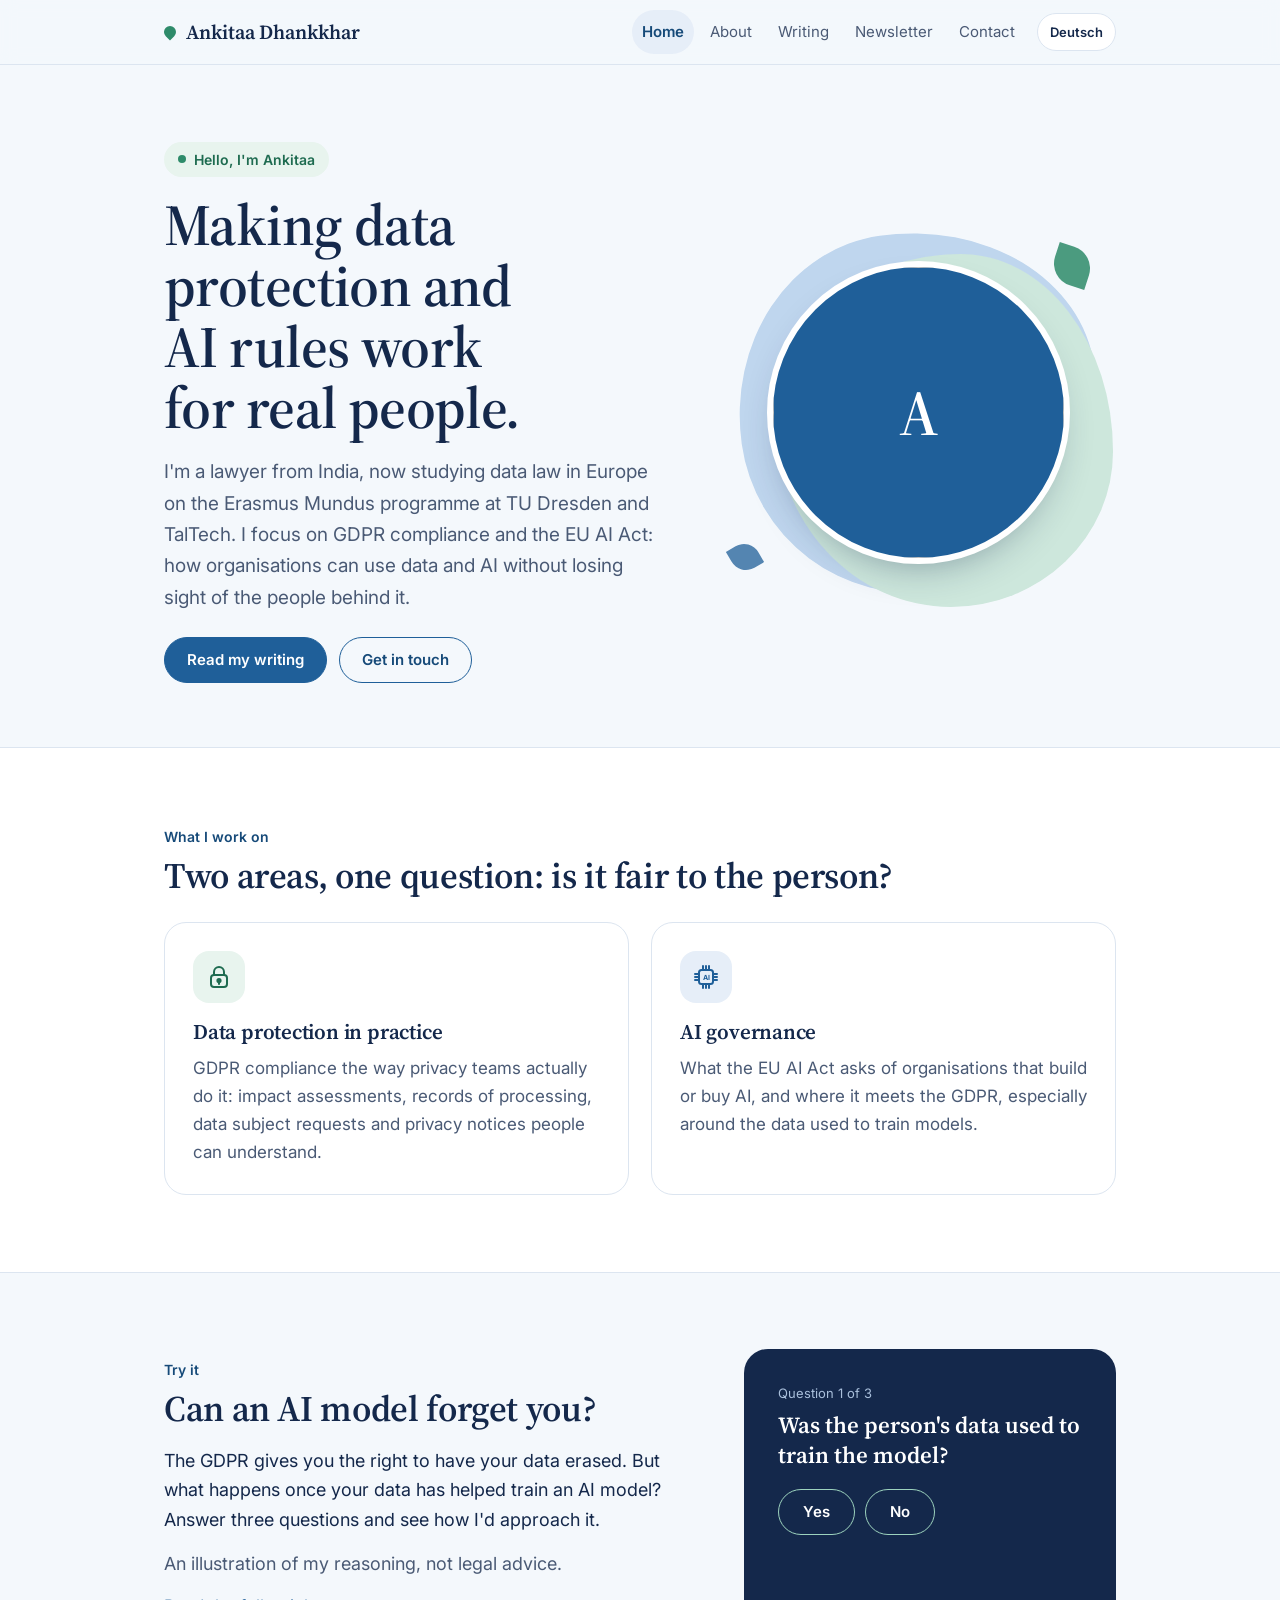
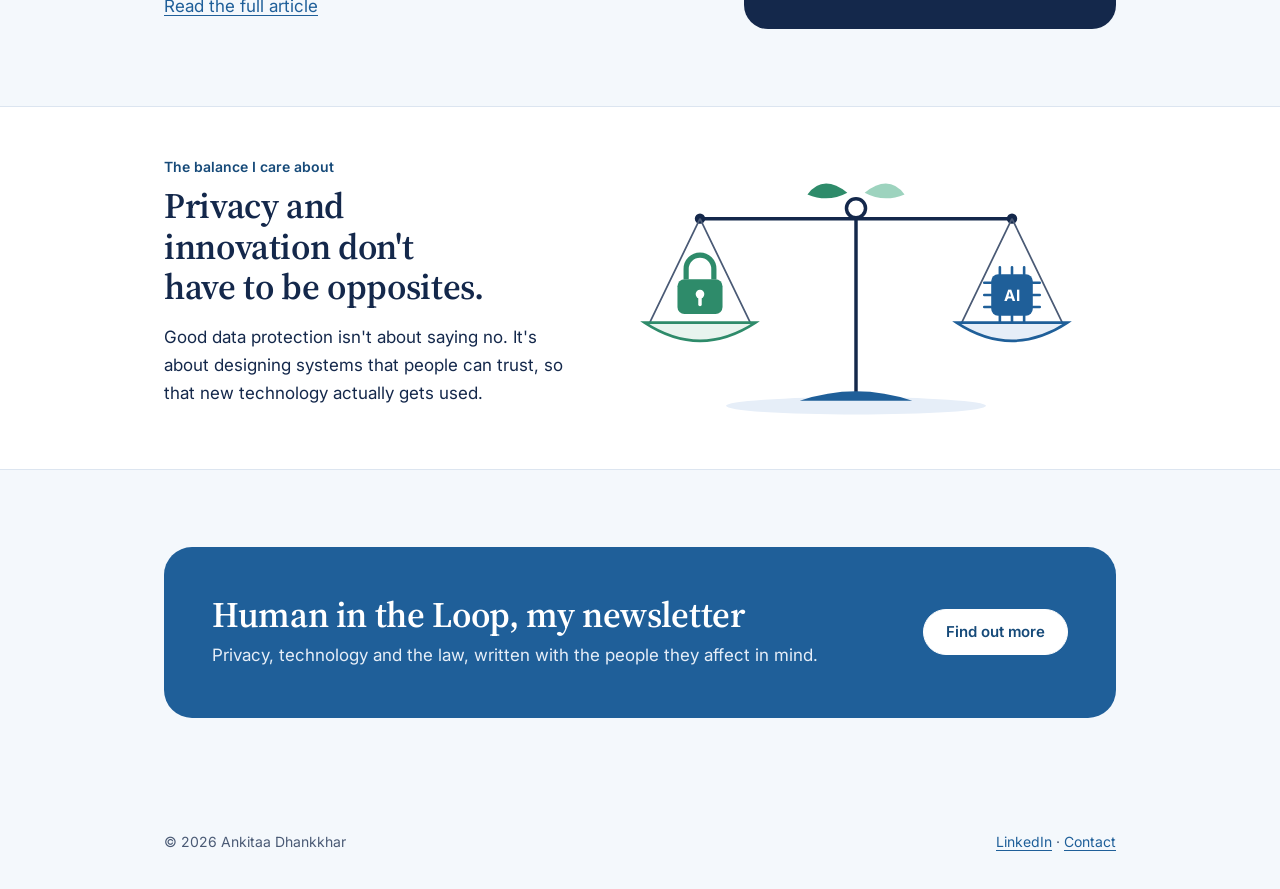
==== commit c005469b: "Blue theme, formal fonts, Human in the Loop newsletter, new About story" ====
--- a/index.html
+++ b/index.html
@@ -7,10 +7,10 @@
 <meta name="description" content="Lawyer and Erasmus Mundus data law student focused on GDPR compliance and the EU AI Act.">
 <meta property="og:title" content="Ankitaa Dhankkhar | Data protection and AI governance">
 <meta property="og:description" content="Lawyer and Erasmus Mundus data law student focused on GDPR compliance and the EU AI Act.">
-<link rel="icon" href="data:image/svg+xml,%3Csvg xmlns='http://www.w3.org/2000/svg' viewBox='0 0 32 32'%3E%3Cpath d='M16 3C9 3 4 9 4 16s5 13 12 13c0-8 4-14 12-17C25 6 21 3 16 3z' fill='%233D8B6E'/%3E%3C/svg%3E">
+<link rel="icon" href="data:image/svg+xml,%3Csvg xmlns='http://www.w3.org/2000/svg' viewBox='0 0 32 32'%3E%3Cpath d='M16 3C9 3 4 9 4 16s5 13 12 13c0-8 4-14 12-17C25 6 21 3 16 3z' fill='%231F5F99'/%3E%3C/svg%3E">
 <link rel="preconnect" href="https://fonts.googleapis.com">
 <link rel="preconnect" href="https://fonts.gstatic.com" crossorigin>
-<link href="https://fonts.googleapis.com/css2?family=Newsreader:opsz,wght@6..72,400;6..72,600&family=Inter:wght@400;500;600;700&display=swap" rel="stylesheet">
+<link href="https://fonts.googleapis.com/css2?family=Source+Serif+4:opsz,wght@8..60,400;8..60,600&family=Inter:wght@400;500;600;700&display=swap" rel="stylesheet">
 <link rel="stylesheet" href="style.css">
 </head>
 <body>
@@ -46,10 +46,10 @@
     <div class="kicker" data-de="Woran ich arbeite">What I work on</div>
     <h2 data-de="Zwei Bereiche, eine Frage: Ist es fair gegenüber dem Menschen?">Two areas, one question: is it fair to the person?</h2>
     <div class="grid2" style="margin-top:26px">
-      <div class="card"><div class="icon g"><svg viewBox="0 0 28 28" fill="none" stroke="#2C6B53" stroke-width="2" stroke-linecap="round"><rect x="6" y="12" width="16" height="12" rx="3"/><path d="M9 12V9a5 5 0 0 1 10 0v3"/><circle cx="14" cy="17.5" r="1.6" fill="#2C6B53"/><path d="M14 19v2"/></svg></div>
+      <div class="card"><div class="icon b"><svg viewBox="0 0 28 28" fill="none" stroke="#1E6B50" stroke-width="2" stroke-linecap="round"><rect x="6" y="12" width="16" height="12" rx="3"/><path d="M9 12V9a5 5 0 0 1 10 0v3"/><circle cx="14" cy="17.5" r="1.6" fill="#1E6B50"/><path d="M14 19v2"/></svg></div>
         <h3 data-de="Datenschutz in der Praxis">Data protection in practice</h3>
         <p data-de="DSGVO-Compliance so, wie Datenschutzteams sie wirklich umsetzen: Folgenabschätzungen, Verarbeitungsverzeichnisse, Betroffenenanfragen und Datenschutzhinweise, die man versteht.">GDPR compliance the way privacy teams actually do it: impact assessments, records of processing, data subject requests and privacy notices people can understand.</p></div>
-      <div class="card"><div class="icon b"><svg viewBox="0 0 28 28" fill="none" stroke="#2F6EA5" stroke-width="2" stroke-linecap="round"><rect x="7" y="7" width="14" height="14" rx="2.5"/><path d="M11 3v4M14 3v4M17 3v4M11 21v4M14 21v4M17 21v4M3 11h4M3 14h4M3 17h4M21 11h4M21 14h4M21 17h4"/><text x="14" y="16.6" text-anchor="middle" font-size="7" font-family="Inter,sans-serif" font-weight="700" fill="#2F6EA5" stroke="none">AI</text></svg></div>
+      <div class="card"><div class="icon g"><svg viewBox="0 0 28 28" fill="none" stroke="#1F5F99" stroke-width="2" stroke-linecap="round"><rect x="7" y="7" width="14" height="14" rx="2.5"/><path d="M11 3v4M14 3v4M17 3v4M11 21v4M14 21v4M17 21v4M3 11h4M3 14h4M3 17h4M21 11h4M21 14h4M21 17h4"/><text x="14" y="16.6" text-anchor="middle" font-size="7" font-family="Inter,sans-serif" font-weight="700" fill="#1F5F99" stroke="none">AI</text></svg></div>
         <h3 data-de="KI-Governance">AI governance</h3>
         <p data-de="Was die KI-Verordnung der EU von Organisationen verlangt, die KI entwickeln oder einkaufen, und wo sie auf die DSGVO trifft, besonders bei Trainingsdaten.">What the EU AI Act asks of organisations that build or buy AI, and where it meets the GDPR, especially around the data used to train models.</p></div>
     </div>
@@ -77,23 +77,23 @@
       <p data-de="Guter Datenschutz heißt nicht, Nein zu sagen. Es geht darum, Systeme so zu gestalten, dass Menschen ihnen vertrauen, damit neue Technologie auch genutzt wird.">Good data protection isn't about saying no. It's about designing systems that people can trust, so that new technology actually gets used.</p>
     </div>
     <svg viewBox="0 0 600 300" role="img" aria-label="Scales of justice balancing a padlock against an AI chip">
-  <ellipse cx="300" cy="286" rx="150" ry="10" fill="#E3F1E8"/>
-  <path d="M300 70 V270" stroke="#1B3A2F" stroke-width="4" stroke-linecap="round"/>
-  <path d="M235 280 Q300 258 365 280 Z" fill="#3D8B6E"/>
-  <circle cx="300" cy="58" r="11" fill="none" stroke="#1B3A2F" stroke-width="4"/>
-  <path d="M290 40 q-28 -22 -46 2 q24 10 46 -2z" fill="#3D8B6E"/><path d="M310 40 q28 -22 46 2 q-24 10 -46 -2z" fill="#A9D3F5"/>
+  <ellipse cx="300" cy="286" rx="150" ry="10" fill="#E6EEF8"/>
+  <path d="M300 70 V270" stroke="#14284B" stroke-width="4" stroke-linecap="round"/>
+  <path d="M235 280 Q300 258 365 280 Z" fill="#1F5F99"/>
+  <circle cx="300" cy="58" r="11" fill="none" stroke="#14284B" stroke-width="4"/>
+  <path d="M290 40 q-28 -22 -46 2 q24 10 46 -2z" fill="#2E8B6A"/><path d="M310 40 q28 -22 46 2 q-24 10 -46 -2z" fill="#9DD3BE"/>
   <g id="beam">
-    <path d="M120 70 H480" stroke="#1B3A2F" stroke-width="4" stroke-linecap="round"/>
-    <circle cx="120" cy="70" r="6" fill="#1B3A2F"/><circle cx="480" cy="70" r="6" fill="#1B3A2F"/>
-    <path d="M120 70 L62 190 M120 70 L178 190 M480 70 L422 190 M480 70 L538 190" stroke="#4A6358" stroke-width="2"/>
-    <path d="M56 190 Q120 232 184 190 Z" fill="#E3F1E8" stroke="#3D8B6E" stroke-width="3"/>
-    <path d="M416 190 Q480 232 544 190 Z" fill="#EAF4FD" stroke="#2F6EA5" stroke-width="3"/>
-    <rect x="94" y="140" width="52" height="40" rx="8" fill="#3D8B6E"/>
-    <path d="M104 140 v-12 a16 16 0 0 1 32 0 v12" fill="none" stroke="#3D8B6E" stroke-width="6"/>
-    <circle cx="120" cy="157" r="5" fill="#F6FAF4"/><path d="M120 160 v9" stroke="#F6FAF4" stroke-width="4" stroke-linecap="round"/>
-    <rect x="456" y="134" width="48" height="48" rx="8" fill="#2F6EA5"/>
-    <path d="M466 126v8M480 126v8M494 126v8M466 182v8M480 182v8M494 182v8M448 144h8M448 158h8M448 172h8M504 144h8M504 158h8M504 172h8" stroke="#2F6EA5" stroke-width="3" stroke-linecap="round"/>
-    <text x="480" y="165" text-anchor="middle" font-family="Inter,sans-serif" font-weight="700" font-size="18" fill="#F6FAF4">AI</text>
+    <path d="M120 70 H480" stroke="#14284B" stroke-width="4" stroke-linecap="round"/>
+    <circle cx="120" cy="70" r="6" fill="#14284B"/><circle cx="480" cy="70" r="6" fill="#14284B"/>
+    <path d="M120 70 L62 190 M120 70 L178 190 M480 70 L422 190 M480 70 L538 190" stroke="#4A5A75" stroke-width="2"/>
+    <path d="M56 190 Q120 232 184 190 Z" fill="#E8F4EE" stroke="#2E8B6A" stroke-width="3"/>
+    <path d="M416 190 Q480 232 544 190 Z" fill="#E6EEF8" stroke="#1F5F99" stroke-width="3"/>
+    <rect x="94" y="140" width="52" height="40" rx="8" fill="#2E8B6A"/>
+    <path d="M104 140 v-12 a16 16 0 0 1 32 0 v12" fill="none" stroke="#2E8B6A" stroke-width="6"/>
+    <circle cx="120" cy="157" r="5" fill="#FFFFFF"/><path d="M120 160 v9" stroke="#FFFFFF" stroke-width="4" stroke-linecap="round"/>
+    <rect x="456" y="134" width="48" height="48" rx="8" fill="#1F5F99"/>
+    <path d="M466 126v8M480 126v8M494 126v8M466 182v8M480 182v8M494 182v8M448 144h8M448 158h8M448 172h8M504 144h8M504 158h8M504 172h8" stroke="#1F5F99" stroke-width="3" stroke-linecap="round"/>
+    <text x="480" y="165" text-anchor="middle" font-family="Inter,sans-serif" font-weight="700" font-size="18" fill="#FFFFFF">AI</text>
   </g>
 </svg>
   </div>
@@ -103,8 +103,8 @@
   <div class="wrap">
     <div class="cta">
       <div>
-        <h2 data-de="Purpose Limited, mein Newsletter">Purpose Limited, my newsletter</h2>
-        <p data-de="Alle zwei Wochen eine Entwicklung zu DSGVO oder KI-Verordnung, in fünf Minuten erklärt, mit konkreten nächsten Schritten.">One GDPR or AI Act development every two weeks, explained in five minutes, with what to actually do about it.</p>
+        <h2 data-de="Human in the Loop, mein Newsletter">Human in the Loop, my newsletter</h2>
+        <p data-de="Datenschutz, Technologie und Recht, geschrieben mit Blick auf die Menschen, die davon betroffen sind.">Privacy, technology and the law, written with the people they affect in mind.</p>
       </div>
       <a class="btn solid" href="newsletter.html" data-de="Mehr erfahren">Find out more</a>
     </div>
--- a/style.css
+++ b/style.css
@@ -1,10 +1,10 @@
-/* VOICE  warm, human, quietly witty; a lawyer who still thinks like a designer
-   IDEA   a well-kept garden notebook: soft paper green ground, deep evergreen ink, sky-blue light
-   PICTURE the scales of justice (padlock vs AI chip) drawn in the garden palette, with leaf shapes
-   COLOUR ground #F6FAF4, ink #1B3A2F, leaf green #3D8B6E, sky #A9D3F5, deep sky #2F6EA5
-   TYPE   Newsreader (serif, human) for headings, Inter for text
+/* VOICE  warm but formal; a lawyer who still thinks like a designer
+   IDEA   a clean legal brief with a touch of life: blue-white ground, navy ink, a hint of green
+   PICTURE the scales of justice (padlock vs AI chip) in blue with green accents
+   COLOUR ground #F4F8FC, ink #14284B, blue #1F5F99, soft green #CDE7DC, green #2E8B6A
+   TYPE   Source Serif 4 for headings, Inter for text
    LAYOUT multi-page; each page opens with a short serif title band, content in 1080px */
-:root{--bg:#F6FAF4;--paper:#FFFFFF;--ink:#1B3A2F;--soft:#4A6358;--line:#DCE8DF;--leaf:#3D8B6E;--leaf-d:#2C6B53;--sky:#A9D3F5;--sky-d:#2F6EA5;--mint:#E3F1E8;--skyw:#EAF4FD}
+:root{--bg:#F4F8FC;--paper:#FFFFFF;--ink:#14284B;--soft:#4A5A75;--line:#DCE5F0;--leaf:#1F5F99;--leaf-d:#164A79;--sky:#CDE7DC;--sky-d:#1F5F99;--mint:#E6EEF8;--skyw:#E8F4EE;--green:#2E8B6A}
 *{box-sizing:border-box;min-width:0}
 html{scroll-behavior:smooth}
 @media (prefers-reduced-motion:reduce){html{scroll-behavior:auto}*{animation:none!important;transition:none!important}}
@@ -14,7 +14,7 @@
 a:hover{color:var(--leaf-d)}
 a:focus-visible,button:focus-visible{outline:2px solid var(--sky-d);outline-offset:3px;border-radius:4px}
 .wrap{max-width:1080px;margin:0 auto;padding-inline:max(5vw,18px)}
-h1,h2,h3{font-family:Newsreader,Georgia,serif;font-weight:600;letter-spacing:-.015em;color:var(--ink);text-wrap:balance}
+h1,h2,h3{font-family:"Source Serif 4",Georgia,serif;font-weight:600;letter-spacing:-.01em;color:var(--ink);text-wrap:balance}
 h1{font-size:clamp(36px,5.2vw,58px);line-height:1.05;margin:0 0 18px}
 h2{font-size:clamp(27px,3.2vw,36px);line-height:1.12;margin:0 0 16px}
 h3{font-size:21px;line-height:1.25;margin:0 0 8px}
@@ -22,10 +22,10 @@
 .lead{font-size:19px;color:var(--soft);max-width:60ch}
 
 /* header */
-.top{position:sticky;top:0;z-index:10;background:rgba(246,250,244,.92);backdrop-filter:saturate(1.2) blur(8px);border-bottom:1px solid var(--line)}
+.top{position:sticky;top:0;z-index:10;background:rgba(244,248,252,.92);backdrop-filter:saturate(1.2) blur(8px);border-bottom:1px solid var(--line)}
 .bar{display:flex;flex-wrap:wrap;align-items:center;justify-content:space-between;gap:6px 20px;min-height:64px}
-.brand{font:600 20px/1 Newsreader,Georgia,serif;color:var(--ink);text-decoration:none;display:flex;align-items:center;gap:10px}
-.brand .dot{width:12px;height:12px;border-radius:50% 50% 50% 0;background:var(--leaf);transform:rotate(-45deg)}
+.brand{font:600 20px/1 "Source Serif 4",Georgia,serif;color:var(--ink);text-decoration:none;display:flex;align-items:center;gap:10px}
+.brand .dot{width:12px;height:12px;border-radius:50% 50% 50% 0;background:var(--green);transform:rotate(-45deg)}
 nav{display:flex;flex-wrap:wrap;align-items:center;gap:2px 6px}
 nav a{color:var(--soft);text-decoration:none;font-size:15px;padding:10px 10px;border-radius:999px}
 nav a:hover{color:var(--ink);background:var(--mint)}
@@ -43,14 +43,14 @@
 /* hero */
 .hero{padding:clamp(40px,6vw,84px) 0 clamp(36px,5vw,64px);position:relative;overflow:hidden}
 .hero .wrap{display:grid;grid-template-columns:minmax(0,1.25fr) minmax(0,1fr);gap:clamp(28px,5vw,64px);align-items:center}
-.hello{display:inline-flex;align-items:center;gap:8px;background:var(--skyw);color:var(--sky-d);font-weight:600;font-size:14px;padding:6px 14px;border-radius:999px;margin-bottom:18px}
-.hello::before{content:"";width:8px;height:8px;border-radius:50%;background:var(--leaf)}
+.hello{display:inline-flex;align-items:center;gap:8px;background:var(--skyw);color:#1E6B50;font-weight:600;font-size:14px;padding:6px 14px;border-radius:999px;margin-bottom:18px}
+.hello::before{content:"";width:8px;height:8px;border-radius:50%;background:var(--green)}
 .portrait{position:relative;justify-self:center;width:min(360px,80vw);aspect-ratio:1}
-.portrait .blob{position:absolute;inset:0;border-radius:46% 54% 52% 48% / 52% 44% 56% 48%;background:var(--sky);transform:rotate(-8deg)}
-.portrait .blob2{position:absolute;inset:6% -4% -4% 10%;border-radius:55% 45% 48% 52% / 46% 56% 44% 54%;background:var(--mint)}
-.portrait .ph{position:absolute;inset:8%;border-radius:50%;overflow:hidden;background:var(--leaf);border:6px solid var(--paper);box-shadow:0 18px 40px -20px rgba(27,58,47,.45);display:flex;align-items:center;justify-content:center;color:#fff;font:600 64px Newsreader,serif}
+.portrait .blob{position:absolute;inset:0;border-radius:46% 54% 52% 48% / 52% 44% 56% 48%;background:#BFD6EE;transform:rotate(-8deg)}
+.portrait .blob2{position:absolute;inset:6% -4% -4% 10%;border-radius:55% 45% 48% 52% / 46% 56% 44% 54%;background:var(--sky)}
+.portrait .ph{position:absolute;inset:8%;border-radius:50%;overflow:hidden;background:var(--leaf);border:6px solid var(--paper);box-shadow:0 18px 40px -20px rgba(20,40,75,.45);display:flex;align-items:center;justify-content:center;color:#fff;font:600 64px "Source Serif 4",Georgia,serif}
 .portrait .ph img{position:absolute;inset:0;width:100%;height:100%;object-fit:cover}
-.leaf{position:absolute;width:38px;height:38px;border-radius:0 60% 0 60%;background:var(--leaf);opacity:.85}
+.leaf{position:absolute;width:38px;height:38px;border-radius:0 60% 0 60%;background:var(--green);opacity:.85}
 .portrait .l1{top:4%;right:2%;transform:rotate(18deg)}
 .portrait .l2{bottom:6%;left:-2%;width:28px;height:28px;background:var(--sky-d);opacity:.75;transform:rotate(-30deg)}
 
@@ -60,7 +60,7 @@
 .kicker{font-weight:600;font-size:14px;color:var(--leaf-d);margin-bottom:8px}
 .grid2{display:grid;grid-template-columns:repeat(2,minmax(0,1fr));gap:22px}
 .card{background:var(--paper);border:1px solid var(--line);border-radius:22px;padding:28px;position:relative;transition:transform .2s,box-shadow .2s}
-.card:hover{transform:translateY(-3px);box-shadow:0 18px 40px -28px rgba(27,58,47,.5)}
+.card:hover{transform:translateY(-3px);box-shadow:0 18px 40px -28px rgba(20,40,75,.45)}
 .card p{color:var(--soft);margin:0}
 .icon{width:52px;height:52px;border-radius:16px;display:flex;align-items:center;justify-content:center;margin-bottom:16px}
 .icon.g{background:var(--mint)}.icon.b{background:var(--skyw)}
@@ -74,27 +74,27 @@
 @keyframes tip{0%,100%{transform:rotate(-3deg)}50%{transform:rotate(3deg)}}
 
 /* explainer */
-.quiz{background:var(--ink);color:#F1F7F3;border-radius:24px;padding:clamp(22px,3vw,34px);min-height:280px;display:flex;flex-direction:column;justify-content:space-between;gap:18px}
-.quiz .step{font-size:13px;color:#A9C7B8;margin-bottom:6px}
-.quiz .q{font:600 23px/1.3 Newsreader,Georgia,serif;margin:0 0 18px;color:#fff}
+.quiz{background:var(--ink);color:#F1F5FA;border-radius:24px;padding:clamp(22px,3vw,34px);min-height:280px;display:flex;flex-direction:column;justify-content:space-between;gap:18px}
+.quiz .step{font-size:13px;color:#A9BFDB;margin-bottom:6px}
+.quiz .q{font:600 23px/1.3 "Source Serif 4",Georgia,serif;margin:0 0 18px;color:#fff}
 .quiz .opts{display:flex;flex-wrap:wrap;gap:10px}
-.quiz .opt{min-height:46px;padding:0 24px;border-radius:999px;border:1.5px solid var(--sky);background:transparent;color:#fff;font:600 15px Inter,sans-serif;cursor:pointer}
-.quiz .opt:hover{background:var(--sky);color:var(--ink)}
-.quiz .res h3{color:var(--sky);font-size:23px}
-.quiz .res p{color:#DCEBE2;margin:0}
-.quiz .again{align-self:flex-start;background:transparent;border:1px solid #5d7d6f;color:#DCEBE2;border-radius:999px;padding:8px 16px;font:500 14px Inter,sans-serif;cursor:pointer;min-height:40px}
+.quiz .opt{min-height:46px;padding:0 24px;border-radius:999px;border:1.5px solid #9DD3BE;background:transparent;color:#fff;font:600 15px Inter,sans-serif;cursor:pointer}
+.quiz .opt:hover{background:#9DD3BE;color:var(--ink)}
+.quiz .res h3{color:#9DD3BE;font-size:23px}
+.quiz .res p{color:#DDE6F2;margin:0}
+.quiz .again{align-self:flex-start;background:transparent;border:1px solid #5d7393;color:#DDE6F2;border-radius:999px;padding:8px 16px;font:500 14px Inter,sans-serif;cursor:pointer;min-height:40px}
 .note{font-size:14px;color:var(--soft)}
 
 /* writing list */
 .post{display:grid;grid-template-columns:minmax(0,1fr) auto;gap:6px 24px;align-items:baseline;padding:26px 28px;border-radius:22px;background:var(--paper);border:1px solid var(--line);text-decoration:none;color:var(--ink);transition:transform .2s,box-shadow .2s}
-.post:hover{transform:translateY(-3px);box-shadow:0 18px 40px -28px rgba(27,58,47,.5);color:var(--ink)}
+.post:hover{transform:translateY(-3px);box-shadow:0 18px 40px -28px rgba(20,40,75,.45);color:var(--ink)}
 .post h3{font-size:25px;margin:0}
 .post .meta{font-size:14px;color:var(--soft);white-space:nowrap}
 .post p{grid-column:1/-1;margin:0;color:var(--soft)}
 .post .go{grid-column:1/-1;color:var(--leaf-d);font-weight:600;font-size:15px}
 
 /* article */
-.article{max-width:70ch;margin:0 auto;font:19px/1.75 Newsreader,Georgia,serif}
+.article{max-width:70ch;margin:0 auto;font:19px/1.75 "Source Serif 4",Georgia,serif}
 .article h1{font-size:clamp(34px,4.6vw,50px)}
 .article h2{font-size:26px;margin:38px 0 10px}
 .article .by{font:15px/1.4 Inter,sans-serif;color:var(--soft);margin-bottom:26px}
@@ -118,7 +118,7 @@
 .tl p{margin:0;color:var(--soft);font-size:16px}
 .chips{display:flex;flex-wrap:wrap;gap:8px;margin-top:6px}
 .chip{background:var(--mint);color:var(--leaf-d);font-size:14px;font-weight:500;padding:6px 12px;border-radius:999px}
-.chip.b{background:var(--skyw);color:var(--sky-d)}
+.chip.b{background:var(--skyw);color:#1E6B50}
 .certs{list-style:none;margin:0;padding:0;display:grid;gap:10px}
 .certs li{display:flex;gap:12px;align-items:flex-start;padding:12px 0;border-bottom:1px solid var(--line)}
 .certs li:last-child{border-bottom:0}
@@ -128,7 +128,7 @@
 .nl{display:grid;grid-template-columns:minmax(0,1fr) minmax(0,1fr);gap:clamp(24px,4vw,56px);align-items:start}
 .issue{background:var(--paper);border:1px solid var(--line);border-left:4px solid var(--leaf);border-radius:0 16px 16px 0;padding:16px 20px;margin-bottom:12px}
 .issue span{display:block;font-size:13px;color:var(--soft);margin-bottom:2px}
-.issue b{font:600 19px/1.35 Newsreader,Georgia,serif}
+.issue b{font:600 19px/1.35 "Source Serif 4",Georgia,serif}
 .recipe{counter-reset:s;list-style:none;padding:0;margin:0}
 .recipe li{counter-increment:s;position:relative;padding:0 0 16px 48px}
 .recipe li::before{content:counter(s);position:absolute;left:0;top:0;width:32px;height:32px;border-radius:50%;background:var(--sky);color:var(--ink);font-weight:700;display:flex;align-items:center;justify-content:center;font-size:15px}
@@ -141,7 +141,7 @@
 /* closing band */
 .cta{background:var(--leaf);color:#fff;border-radius:28px;padding:clamp(28px,4vw,48px);display:grid;grid-template-columns:minmax(0,1fr) auto;gap:20px;align-items:center}
 .cta h2{color:#fff;margin:0 0 6px}
-.cta p{margin:0;color:#E3F1E8}
+.cta p{margin:0;color:#E6EEF8}
 .cta .btn{border-color:#fff;color:#fff}
 .cta .btn.solid{background:#fff;color:var(--leaf-d)}
 
@@ -158,3 +158,5 @@
   .post{grid-template-columns:minmax(0,1fr)}
   .article{font-size:18px}
 }
+.prose{max-width:68ch}
+.prose p{font-size:18px}
